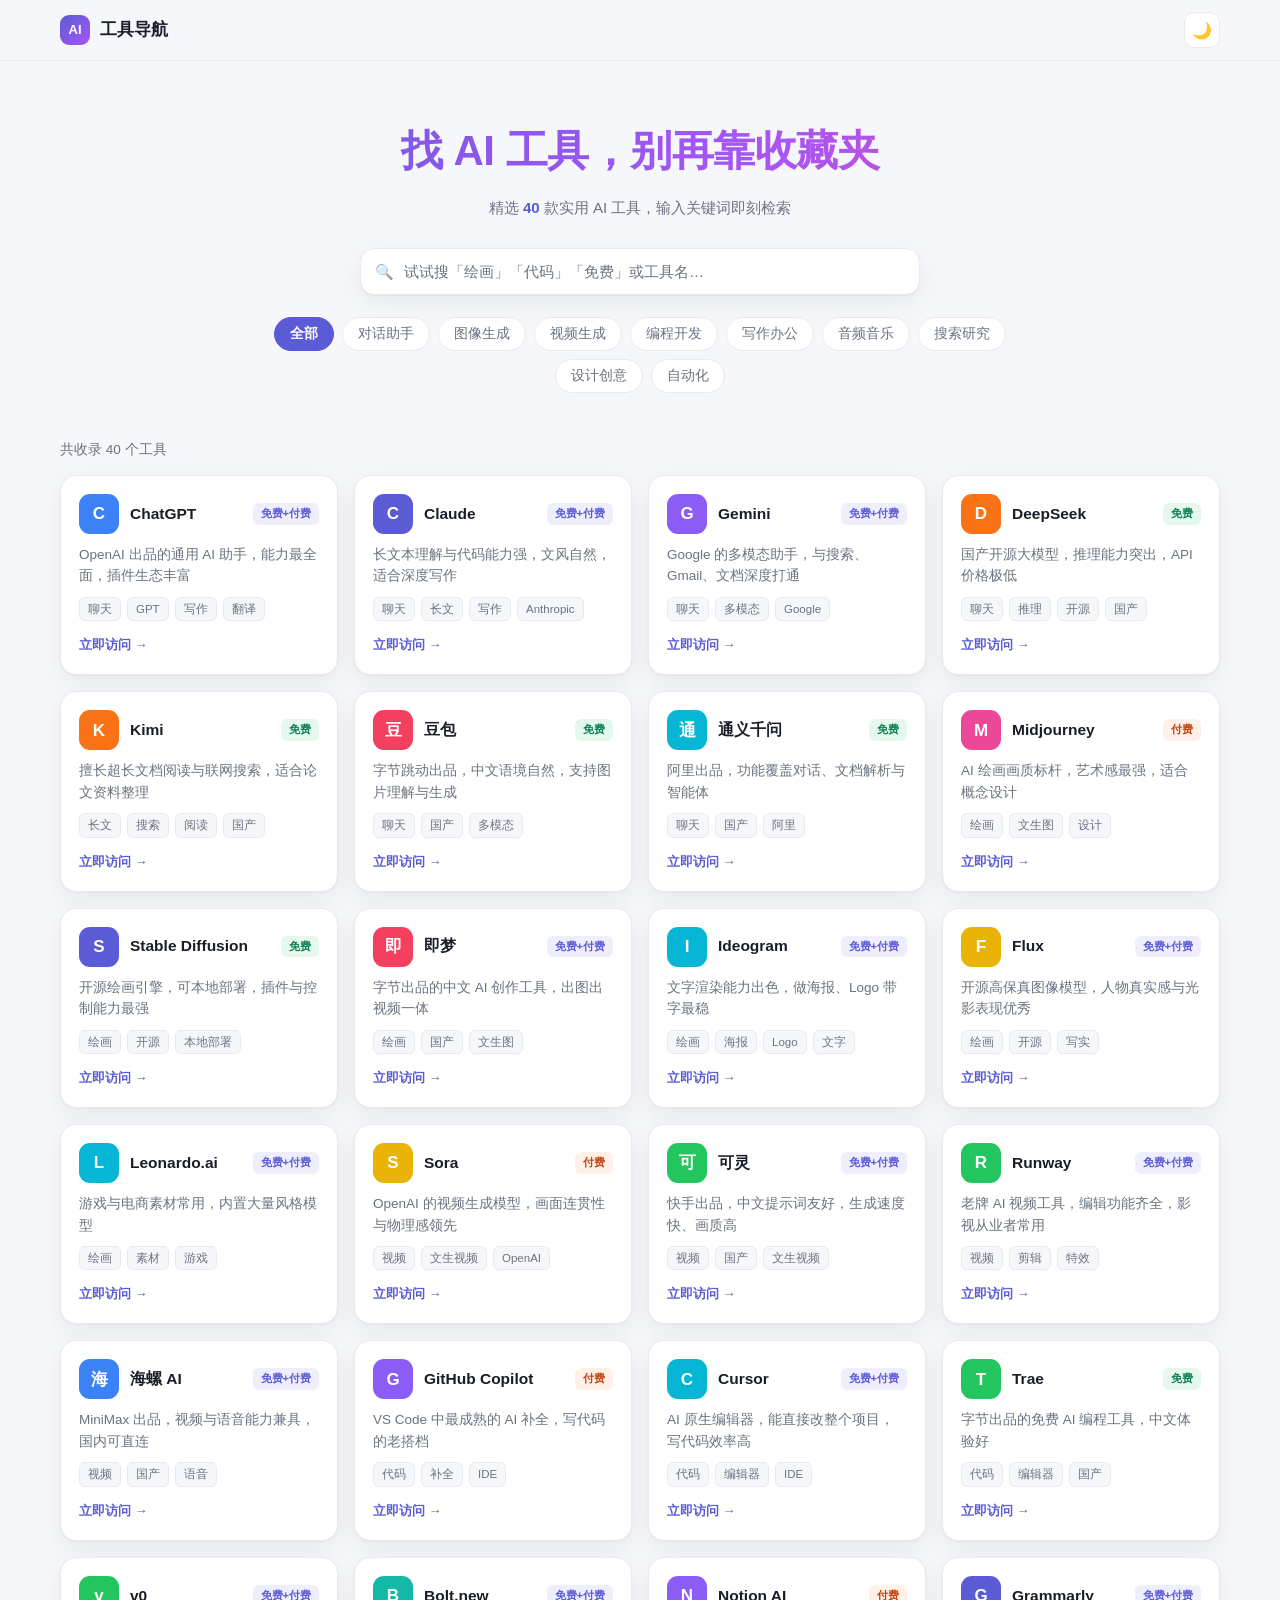
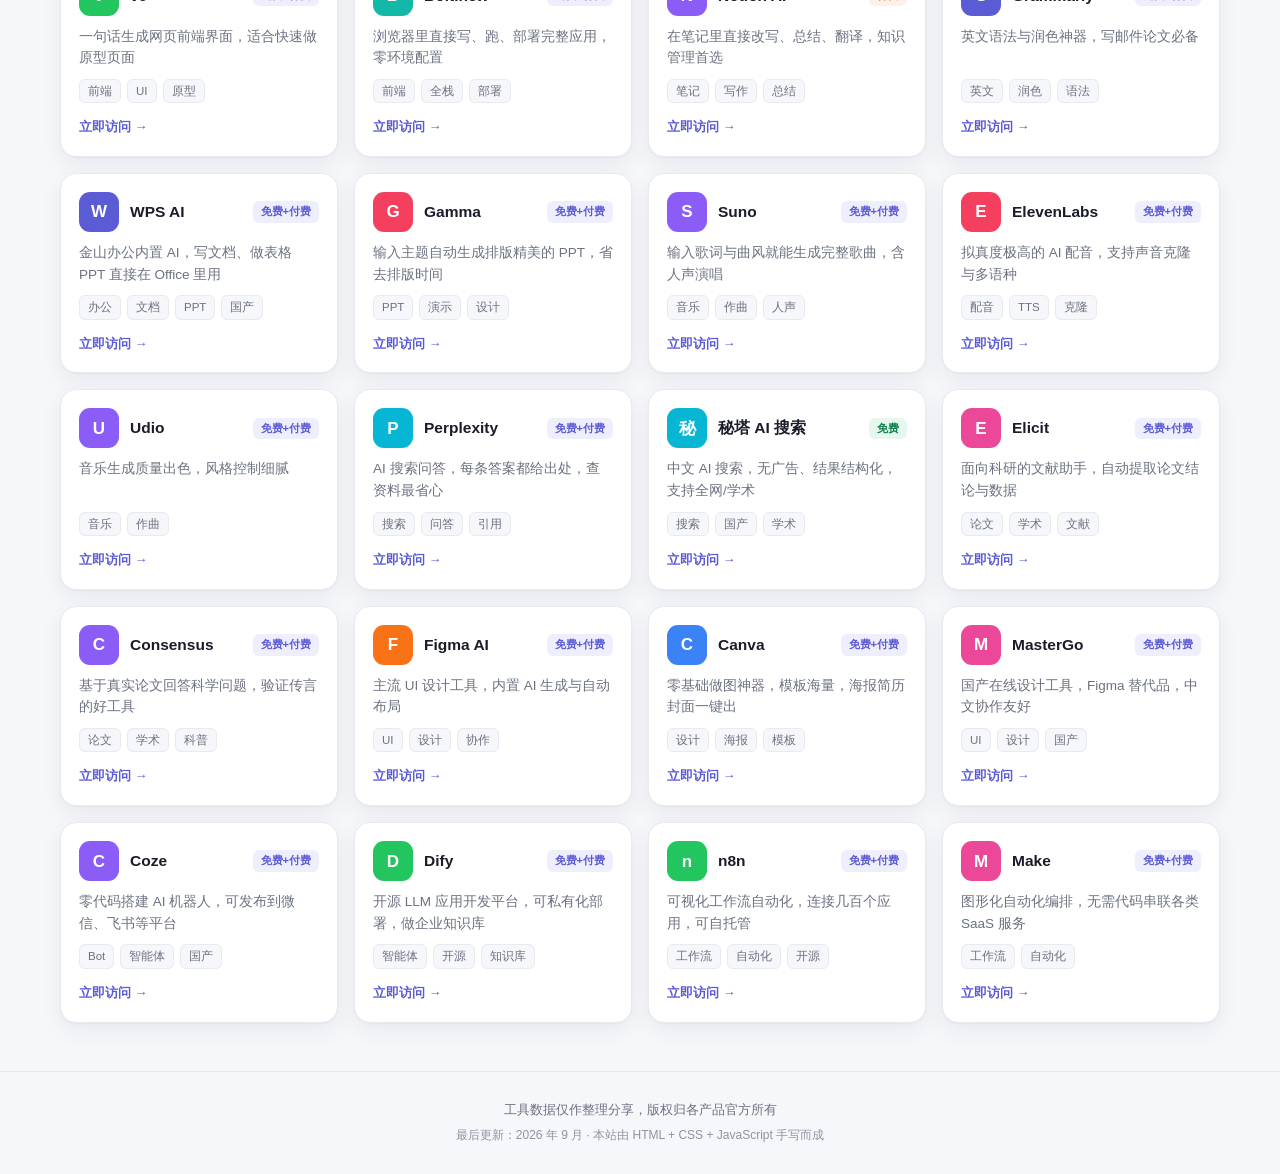
==== index.html @ 9885a2b9 "Add files via upload" ====
<!DOCTYPE html>
<!--
  ============================================================
  index.html —— 网页的「骨架」
  作用：决定页面上有什么内容（标题、搜索框、卡片区……）
  搭配：style.css 负责好不好看，app.js 负责能不能交互
  ⚠️ 注意：文件名必须叫 index.html，网站默认只认这个名字
  ============================================================
-->
<html lang="zh-CN">
<head>
  <meta charset="UTF-8">
  <!-- 这行决定手机端能不能正常缩放，删掉的话手机上字会小到看不清 -->
  <meta name="viewport" content="width=device-width, initial-scale=1.0">
  <!-- 这里的内容会显示在浏览器标签页上，也会被搜索引擎收录，记得改 -->
  <title>AI 工具导航 · 一站找齐好用的 AI</title>
  <meta name="description" content="精选 40+ 款 AI 工具，支持按名称、功能、标签实时检索，覆盖对话、绘图、视频、编程、办公等场景。">
  <link rel="stylesheet" href="style.css">
</head>
<body>

  <!-- ===== 顶部导航 ===== -->
  <header class="topbar">
    <div class="topbar-inner">
      <a class="logo" href="#">
        <span class="logo-mark">AI</span>
        <span class="logo-text">工具导航</span>
      </a>
      <button id="themeBtn" class="theme-btn" title="切换深色/浅色">🌙</button>
    </div>
  </header>

  <!-- ===== 头部大图区域 ===== -->
  <section class="hero">
    <h1 class="hero-title">找 AI 工具，别再靠收藏夹</h1>
    <p class="hero-sub">精选 <b id="totalCount">0</b> 款实用 AI 工具，输入关键词即刻检索</p>

    <!-- 搜索框：核心功能 -->
    <div class="search-box">
      <span class="search-icon">🔍</span>
      <input
        id="searchInput"
        type="text"
        placeholder="试试搜「绘画」「代码」「免费」或工具名…"
        autocomplete="off">
      <button id="clearBtn" class="clear-btn" title="清空">✕</button>
    </div>

    <!-- 分类筛选按钮，由 JS 自动生成 -->
    <div id="categoryBar" class="category-bar"></div>
  </section>

  <!-- ===== 工具卡片区 ===== -->
  <main class="container">
    <div class="result-bar">
      <span id="resultInfo">正在加载…</span>
    </div>

    <!-- 卡片容器，由 app.js 动态填内容 -->
    <div id="grid" class="grid"></div>

    <!-- 搜不到东西时显示的提示，默认隐藏 -->
    <div id="empty" class="empty" hidden>
      <div class="empty-icon">🫥</div>
      <p>没找到相关工具</p>
      <p class="empty-tip">换个关键词试试，或者点「全部」看看所有工具</p>
    </div>
  </main>

  <!-- ===== 页脚 ===== -->
  <footer class="footer">
    <p>工具数据仅作整理分享，版权归各产品官方所有</p>
    <p class="footer-tip">最后更新：2026 年 9 月 · 本站由 HTML + CSS + JavaScript 手写而成</p>
  </footer>

  <!-- 回到顶部按钮 -->
  <button id="topBtn" class="top-btn" hidden>↑</button>

  <!-- 引入 JS：顺序不能反，数据要先用，逻辑后跑 -->
  <script src="tools.js"></script>
  <script src="app.js"></script>
</body>
</html>
---- style.css ----
/* ============================================================
   style.css —— 网页的「外观」
   改颜色、改间距、改圆角都在这个文件里
   最上面 :root 里的变量是全站配色，改一处全站生效
   ============================================================ */

/* ---------- 1. 配色变量（浅色模式） ---------- */
:root {
  --bg:          #f6f7fb;   /* 页面背景 */
  --card:        #ffffff;   /* 卡片背景 */
  --text:        #1a1d29;   /* 主文字 */
  --text-soft:   #6b7280;   /* 次要文字 */
  --border:      #e8eaf0;   /* 边框 */
  --brand:       #5b5bd6;   /* 主题色 */
  --brand-soft:  #eeeefc;   /* 主题色浅底 */
  --shadow:      0 1px 2px rgba(16,24,40,.04), 0 8px 24px rgba(16,24,40,.06);
  --shadow-hover:0 4px 8px rgba(16,24,40,.06), 0 16px 40px rgba(16,24,40,.10);
  --mark-bg:     #fff3a3;   /* 搜索高亮底色 */
}

/* ---------- 2. 深色模式：body 带上 .dark 就自动切换 ---------- */
body.dark {
  --bg:          #0f1117;
  --card:        #171a23;
  --text:        #e8eaf0;
  --text-soft:   #9aa1b1;
  --border:      #262a36;
  --brand:       #8b8bff;
  --brand-soft:  #1e2033;
  --shadow:      0 1px 2px rgba(0,0,0,.3), 0 8px 24px rgba(0,0,0,.25);
  --shadow-hover:0 4px 8px rgba(0,0,0,.35), 0 16px 40px rgba(0,0,0,.4);
  --mark-bg:     #5a4b00;
}

/* ---------- 3. 全局基础样式 ---------- */
* { box-sizing: border-box; margin: 0; padding: 0; }

body {
  font-family: -apple-system, BlinkMacSystemFont, "Segoe UI", "PingFang SC",
               "Hiragino Sans GB", "Microsoft YaHei", sans-serif;
  background: var(--bg);
  color: var(--text);
  line-height: 1.6;
  -webkit-font-smoothing: antialiased;
  transition: background .25s, color .25s;
}

a { color: inherit; text-decoration: none; }

.container { max-width: 1200px; margin: 0 auto; padding: 0 20px; }

/* ---------- 4. 顶部导航 ---------- */
.topbar {
  position: sticky; top: 0; z-index: 50;
  background: color-mix(in srgb, var(--bg) 85%, transparent);
  backdrop-filter: blur(12px);
  border-bottom: 1px solid var(--border);
}
.topbar-inner {
  max-width: 1200px; margin: 0 auto; padding: 12px 20px;
  display: flex; align-items: center; justify-content: space-between;
}
.logo { display: flex; align-items: center; gap: 10px; font-weight: 700; font-size: 17px; }
.logo-mark {
  width: 30px; height: 30px; border-radius: 9px;
  background: linear-gradient(135deg, var(--brand), #a855f7);
  color: #fff; display: grid; place-items: center; font-size: 13px; font-weight: 800;
}
.theme-btn {
  width: 36px; height: 36px; border-radius: 10px; cursor: pointer;
  border: 1px solid var(--border); background: var(--card);
  font-size: 16px; transition: transform .2s;
}
.theme-btn:hover { transform: scale(1.08); }

/* ---------- 5. 头部区域 ---------- */
.hero { text-align: center; padding: 56px 20px 28px; }
.hero-title {
  font-size: clamp(26px, 5vw, 42px);   /* 字号随屏幕自适应 */
  font-weight: 800; letter-spacing: -.5px; margin-bottom: 12px;
  background: linear-gradient(120deg, var(--brand), #a855f7 60%, #ec4899);
  -webkit-background-clip: text; background-clip: text; color: transparent;
}
.hero-sub { color: var(--text-soft); font-size: 15px; margin-bottom: 28px; }
.hero-sub b { color: var(--brand); }

/* 搜索框 */
.search-box {
  position: relative; max-width: 560px; margin: 0 auto 22px;
  display: flex; align-items: center;
  background: var(--card); border: 1.5px solid var(--border);
  border-radius: 14px; padding: 0 14px;
  box-shadow: var(--shadow); transition: border-color .2s, box-shadow .2s;
}
.search-box:focus-within {
  border-color: var(--brand);
  box-shadow: 0 0 0 4px var(--brand-soft);
}
.search-icon { font-size: 15px; opacity: .6; }
.search-box input {
  flex: 1; border: none; outline: none; background: transparent;
  padding: 14px 10px; font-size: 15px; color: var(--text);
}
.search-box input::placeholder { color: var(--text-soft); }
.clear-btn {
  border: none; background: transparent; cursor: pointer;
  color: var(--text-soft); font-size: 14px; padding: 4px 6px; display: none;
}
.clear-btn.show { display: block; }

/* 分类按钮 */
.category-bar {
  display: flex; flex-wrap: wrap; gap: 8px; justify-content: center;
  max-width: 760px; margin: 0 auto;
}
.chip {
  padding: 7px 15px; border-radius: 999px; cursor: pointer;
  border: 1px solid var(--border); background: var(--card);
  font-size: 13.5px; color: var(--text-soft);
  transition: all .18s;
}
.chip:hover { border-color: var(--brand); color: var(--brand); }
.chip.active {
  background: var(--brand); border-color: var(--brand);
  color: #fff; font-weight: 600;
}

/* ---------- 6. 结果统计条 ---------- */
.result-bar {
  padding: 18px 0 14px; font-size: 13.5px; color: var(--text-soft);
}

/* ---------- 7. 卡片网格 ---------- */
.grid {
  display: grid;
  /* 关键：列宽最小 270px，屏幕越宽自动多排几列，手机自动单列 */
  grid-template-columns: repeat(auto-fill, minmax(270px, 1fr));
  gap: 16px; padding-bottom: 48px;
}

.card {
  background: var(--card); border: 1px solid var(--border);
  border-radius: 16px; padding: 18px;
  display: flex; flex-direction: column; gap: 10px;
  box-shadow: var(--shadow);
  transition: transform .2s, box-shadow .2s, border-color .2s;
}
.card:hover {
  transform: translateY(-4px);
  box-shadow: var(--shadow-hover);
  border-color: var(--brand);
}

.card-head { display: flex; align-items: center; gap: 11px; }
/* 用工具名首字做的彩色图标 */
.avatar {
  width: 40px; height: 40px; border-radius: 11px; flex-shrink: 0;
  display: grid; place-items: center;
  color: #fff; font-weight: 700; font-size: 17px;
}
.card-title { font-size: 15.5px; font-weight: 700; line-height: 1.3; }

/* 免费/付费 小标签 */
.badge {
  font-size: 11px; padding: 2px 8px; border-radius: 6px;
  background: var(--brand-soft); color: var(--brand);
  font-weight: 600; white-space: nowrap;
}
.badge.free  { background: #e6f7ee; color: #0a7f4f; }
body.dark .badge.free { background: #10331f; color: #4ade80; }
.badge.paid  { background: #fff1e8; color: #c2410c; }
body.dark .badge.paid { background: #3a1d0d; color: #fb923c; }

.card-desc {
  font-size: 13.5px; color: var(--text-soft);
  flex: 1;   /* 让描述撑开，卡片底部对齐 */
}

.tags { display: flex; flex-wrap: wrap; gap: 6px; }
.tag {
  font-size: 11.5px; padding: 2px 8px; border-radius: 6px;
  background: var(--bg); color: var(--text-soft);
  border: 1px solid var(--border);
}

.card-link {
  margin-top: 4px; font-size: 13px; font-weight: 600; color: var(--brand);
  display: inline-flex; align-items: center; gap: 4px;
}
.card-link:hover { gap: 8px; }

/* 搜索命中关键词的高亮 */
mark { background: var(--mark-bg); color: inherit; border-radius: 3px; padding: 0 2px; }

/* ---------- 8. 空状态 ---------- */
.empty { text-align: center; padding: 70px 20px; color: var(--text-soft); }
.empty-icon { font-size: 44px; margin-bottom: 12px; }
.empty-tip { font-size: 13px; opacity: .8; margin-top: 6px; }

/* ---------- 9. 页脚 ---------- */
.footer {
  border-top: 1px solid var(--border);
  text-align: center; padding: 28px 20px;
  font-size: 13px; color: var(--text-soft);
}
.footer-tip { margin-top: 6px; font-size: 12px; opacity: .75; }

/* ---------- 10. 回到顶部 ---------- */
.top-btn {
  position: fixed; right: 22px; bottom: 22px;
  width: 42px; height: 42px; border-radius: 12px;
  border: 1px solid var(--border); background: var(--card);
  color: var(--text); font-size: 18px; cursor: pointer;
  box-shadow: var(--shadow); z-index: 40;
}

/* ---------- 11. 手机端适配 ---------- */
@media (max-width: 640px) {
  .hero { padding: 36px 16px 20px; }
  .grid { grid-template-columns: 1fr; }   /* 手机单列显示 */
  .topbar-inner { padding: 10px 16px; }
}
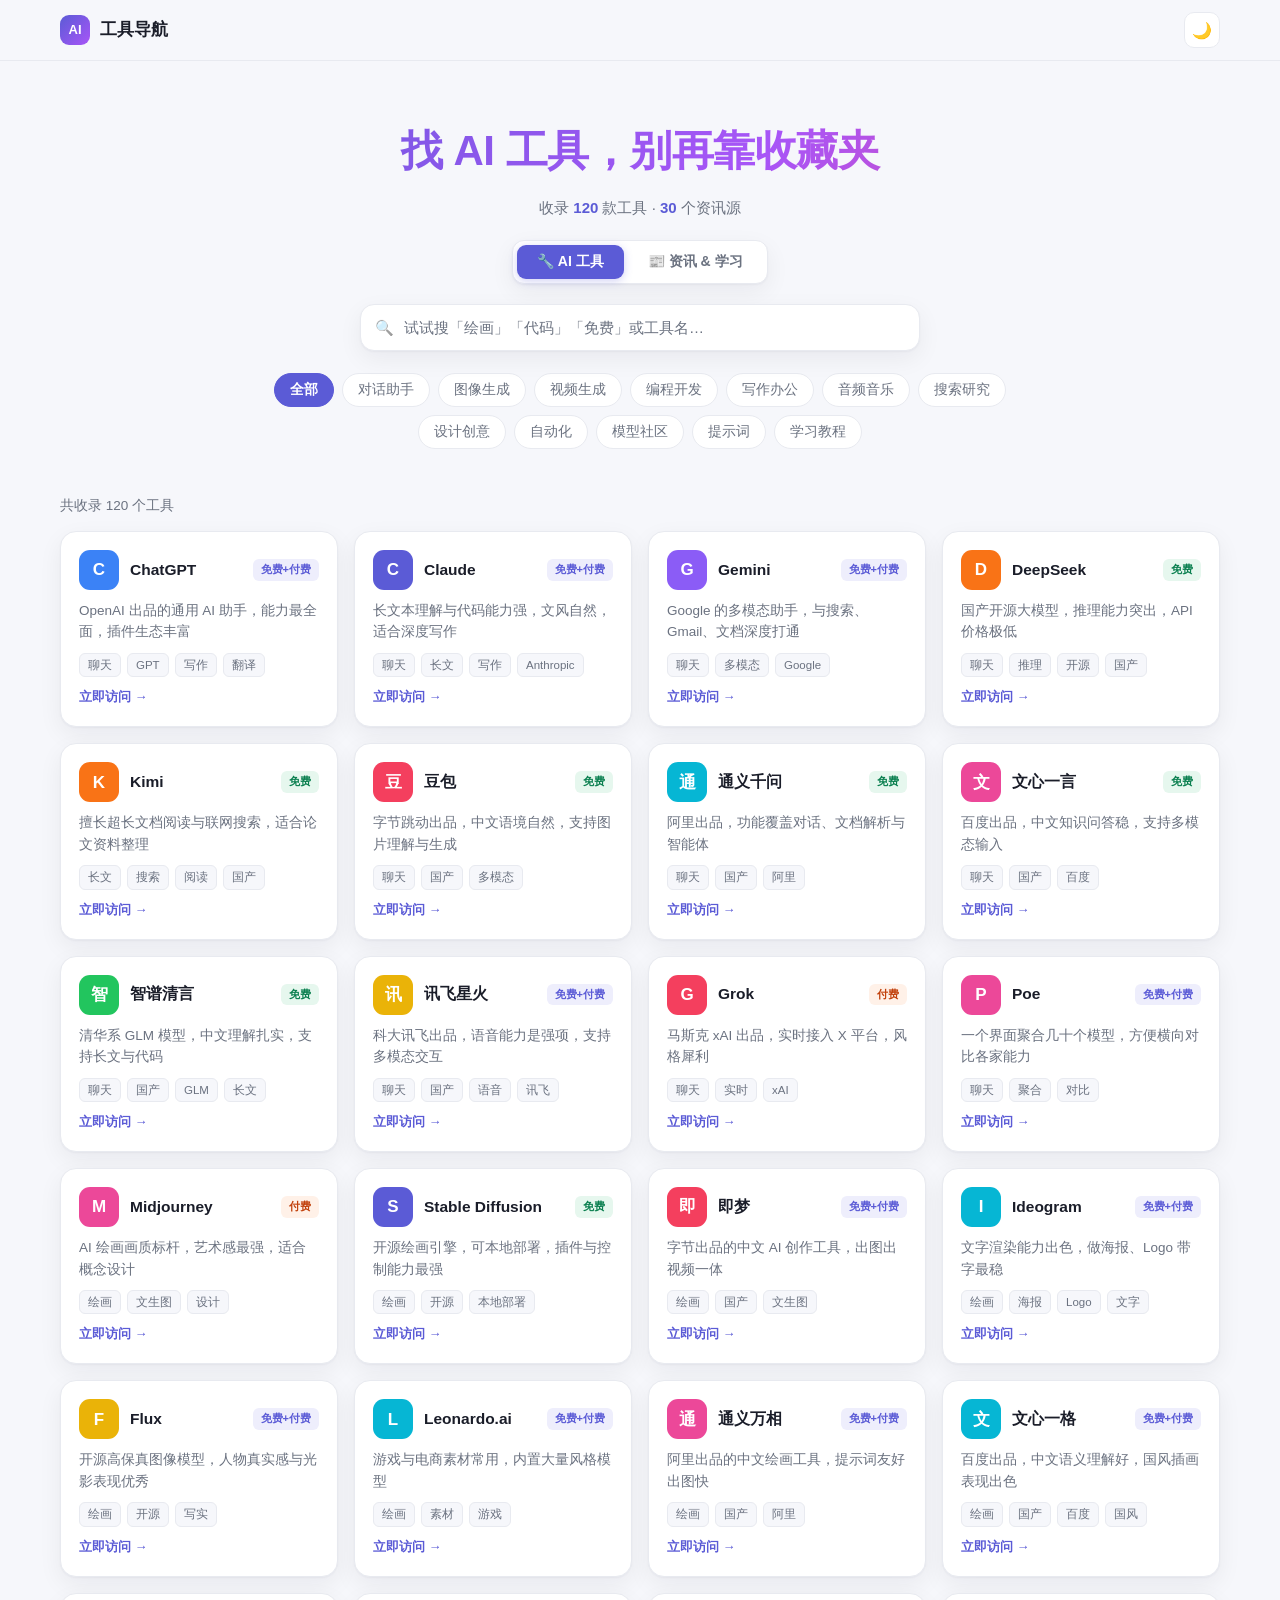
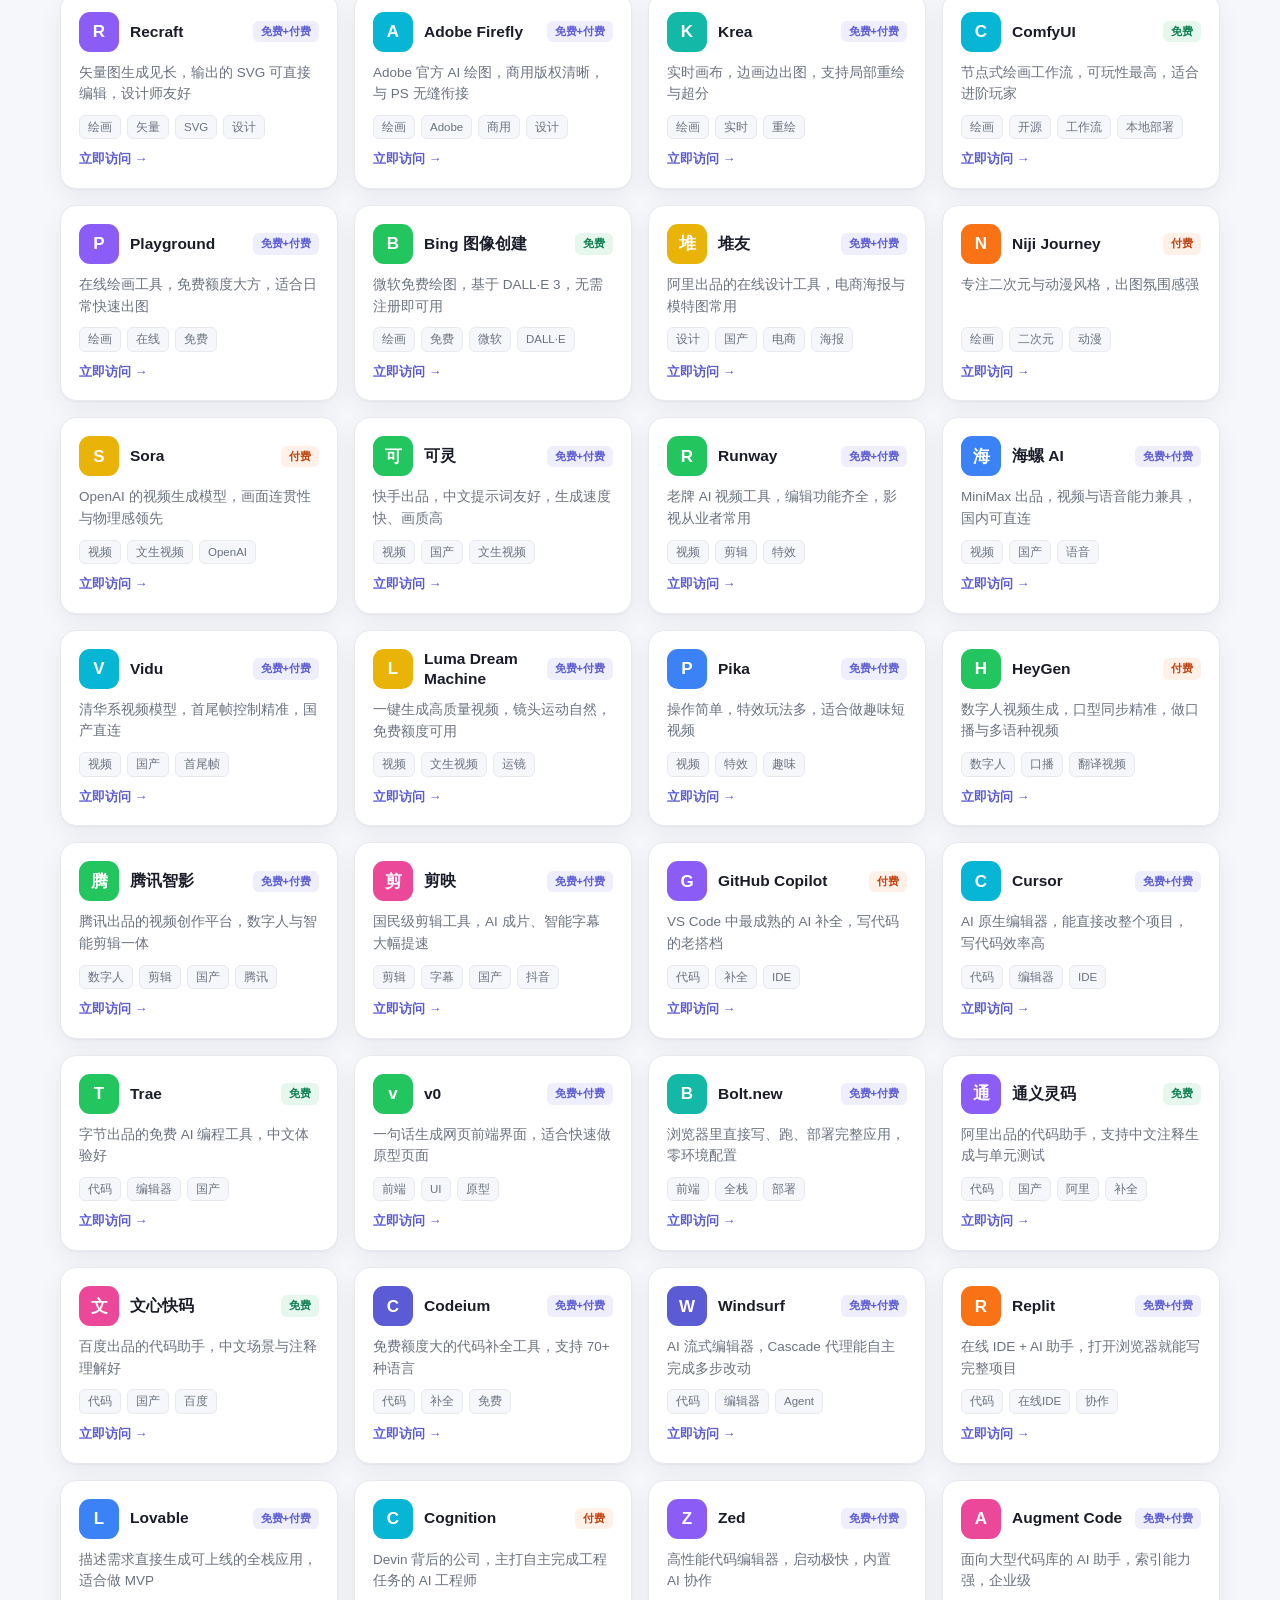
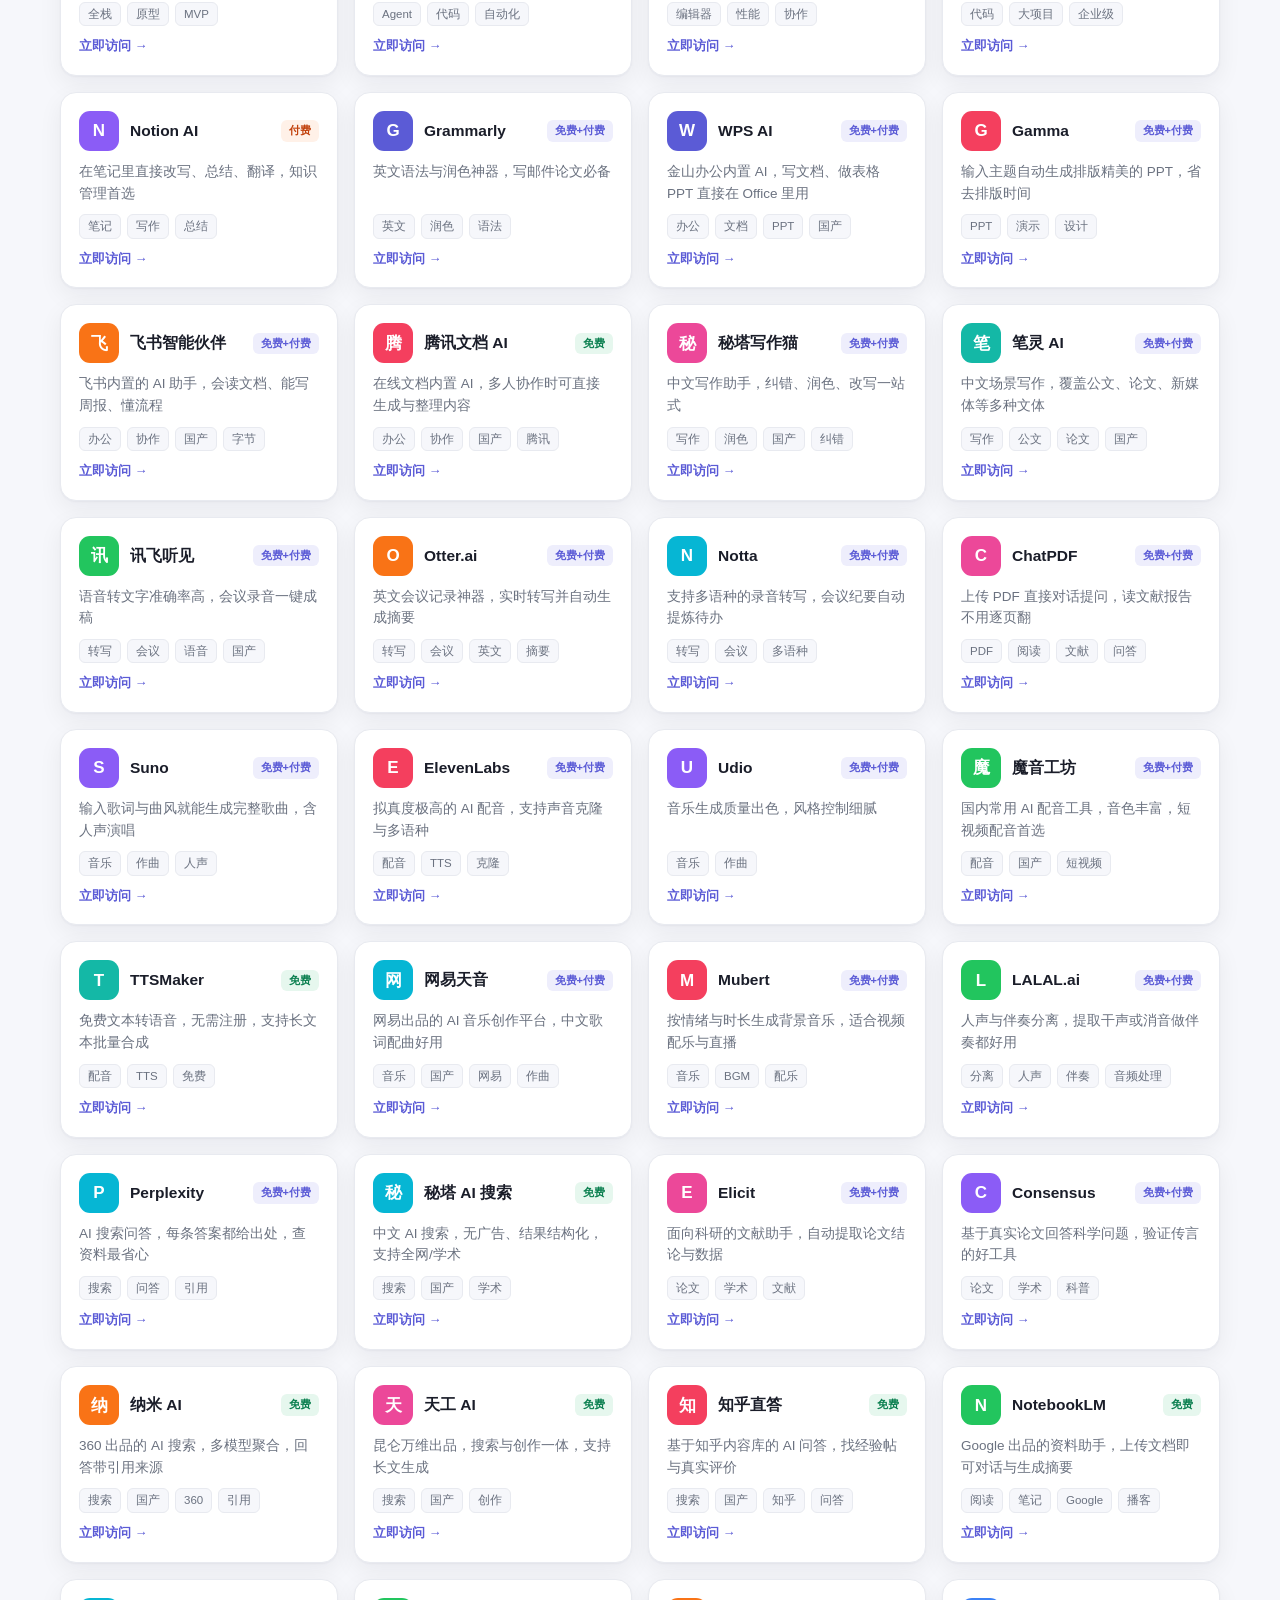
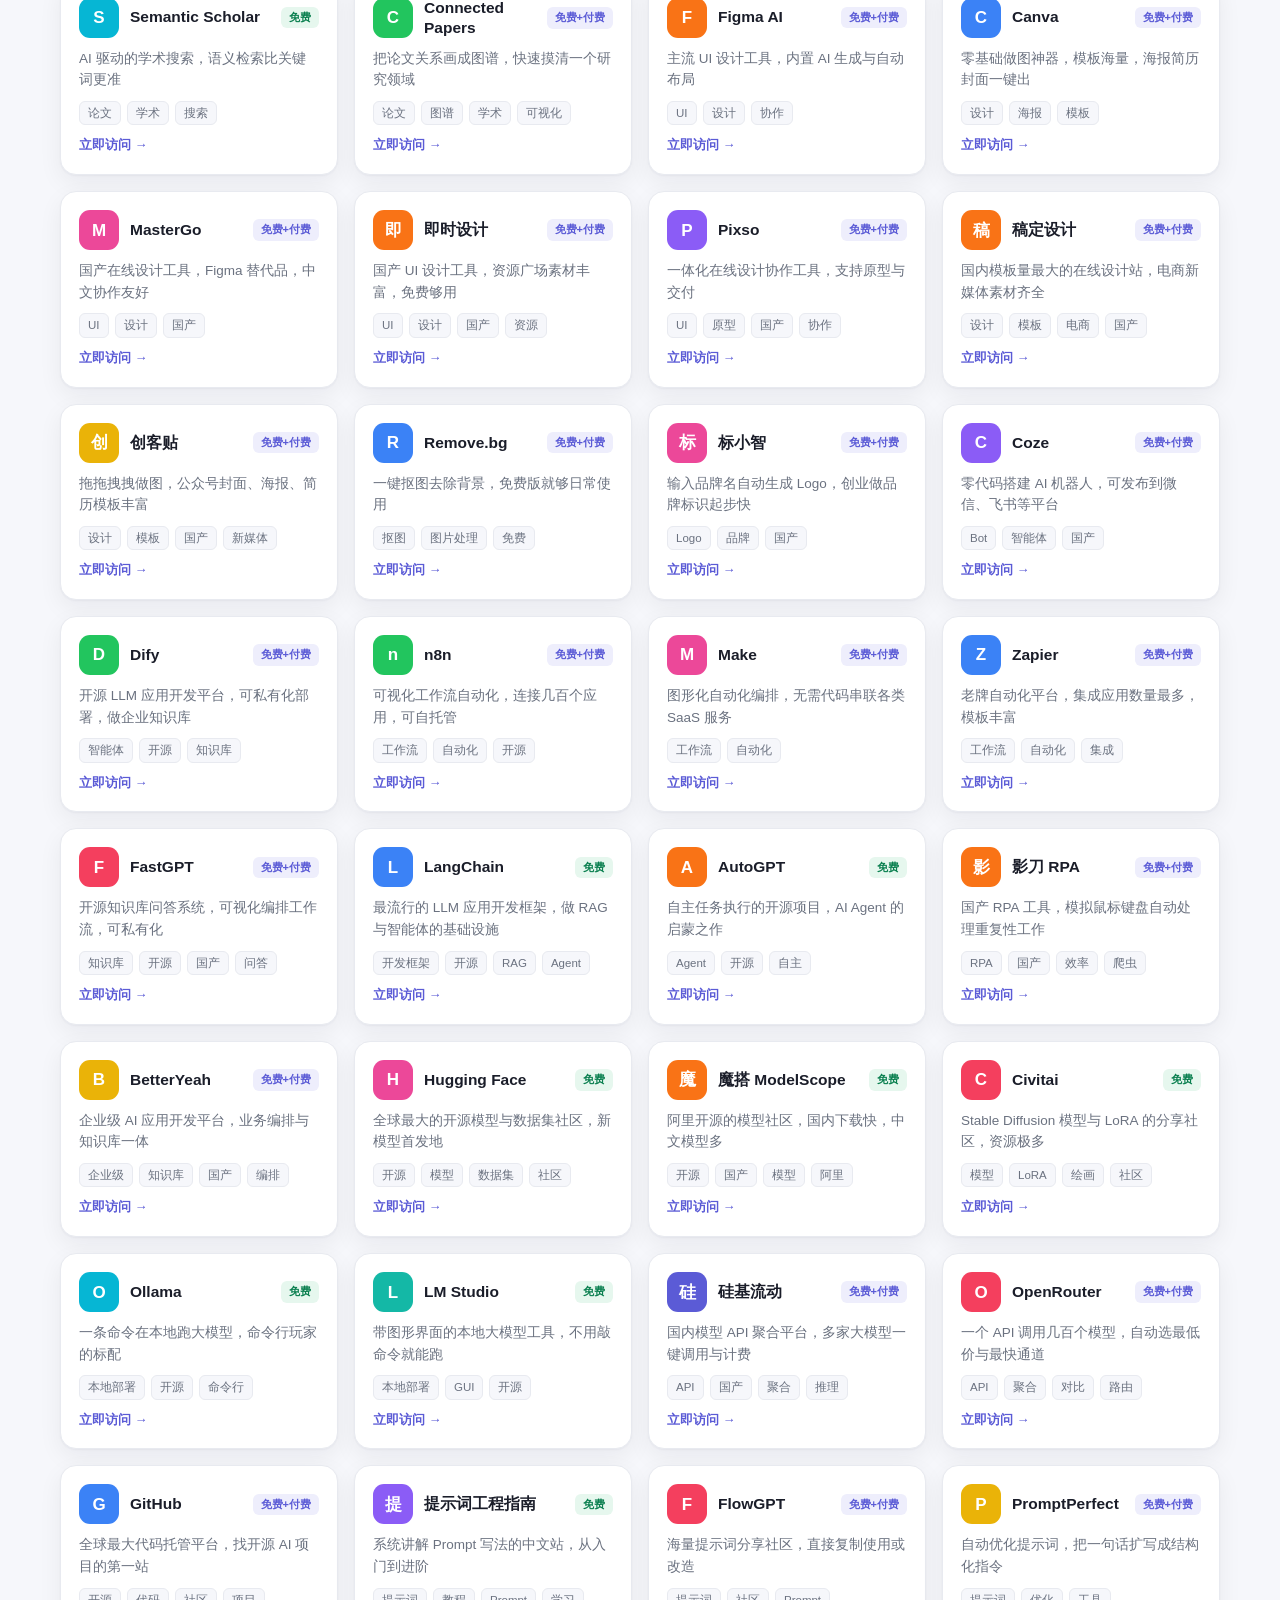
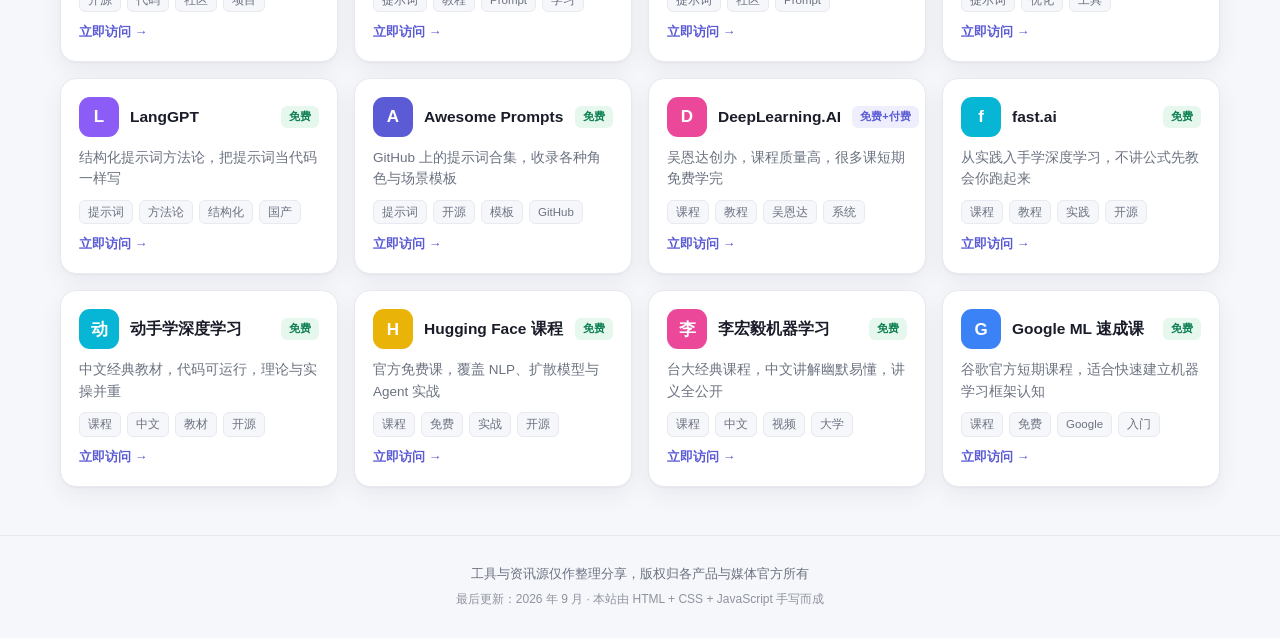
==== commit 638d209a: "Add files via upload" ====
--- a/index.html
+++ b/index.html
@@ -12,9 +12,9 @@
   <meta charset="UTF-8">
   <!-- 这行决定手机端能不能正常缩放，删掉的话手机上字会小到看不清 -->
   <meta name="viewport" content="width=device-width, initial-scale=1.0">
-  <!-- 这里的内容会显示在浏览器标签页上，也会被搜索引擎收录，记得改 -->
-  <title>AI 工具导航 · 一站找齐好用的 AI</title>
-  <meta name="description" content="精选 40+ 款 AI 工具，支持按名称、功能、标签实时检索，覆盖对话、绘图、视频、编程、办公等场景。">
+  <!-- 这里的内容会显示在浏览器标签页上，也会被搜索引擎收录 -->
+  <title>AI 工具导航 · 120 款工具 + 30 个资讯源</title>
+  <meta name="description" content="精选 120 款 AI 工具与 30 个 AI 资讯信息源，支持实时检索，覆盖对话、绘图、视频、编程、办公与学习资源。">
   <link rel="stylesheet" href="style.css">
 </head>
 <body>
@@ -30,10 +30,18 @@
     </div>
   </header>
 
-  <!-- ===== 头部大图区域 ===== -->
+  <!-- ===== 头部区域 ===== -->
   <section class="hero">
     <h1 class="hero-title">找 AI 工具，别再靠收藏夹</h1>
-    <p class="hero-sub">精选 <b id="totalCount">0</b> 款实用 AI 工具，输入关键词即刻检索</p>
+    <p class="hero-sub">
+      收录 <b id="totalTools">0</b> 款工具 · <b id="totalArticles">0</b> 个资讯源
+    </p>
+
+    <!-- 两个板块的切换 Tab -->
+    <div class="tabs">
+      <button class="tab active" data-tab="tools">🔧 AI 工具</button>
+      <button class="tab" data-tab="articles">📰 资讯 & 学习</button>
+    </div>
 
     <!-- 搜索框：核心功能 -->
     <div class="search-box">
@@ -50,26 +58,25 @@
     <div id="categoryBar" class="category-bar"></div>
   </section>
 
-  <!-- ===== 工具卡片区 ===== -->
+  <!-- ===== 卡片区（工具 / 资讯共用） ===== -->
   <main class="container">
     <div class="result-bar">
       <span id="resultInfo">正在加载…</span>
     </div>
 
-    <!-- 卡片容器，由 app.js 动态填内容 -->
     <div id="grid" class="grid"></div>
 
     <!-- 搜不到东西时显示的提示，默认隐藏 -->
     <div id="empty" class="empty" hidden>
       <div class="empty-icon">🫥</div>
-      <p>没找到相关工具</p>
-      <p class="empty-tip">换个关键词试试，或者点「全部」看看所有工具</p>
+      <p>没找到相关内容</p>
+      <p class="empty-tip">换个关键词试试，或者点「全部」看看所有内容</p>
     </div>
   </main>
 
   <!-- ===== 页脚 ===== -->
   <footer class="footer">
-    <p>工具数据仅作整理分享，版权归各产品官方所有</p>
+    <p>工具与资讯源仅作整理分享，版权归各产品与媒体官方所有</p>
     <p class="footer-tip">最后更新：2026 年 9 月 · 本站由 HTML + CSS + JavaScript 手写而成</p>
   </footer>
 
@@ -78,6 +85,7 @@
 
   <!-- 引入 JS：顺序不能反，数据要先用，逻辑后跑 -->
   <script src="tools.js"></script>
+  <script src="articles.js"></script>
   <script src="app.js"></script>
 </body>
 </html>
--- a/style.css
+++ b/style.css
@@ -81,8 +81,25 @@
   background: linear-gradient(120deg, var(--brand), #a855f7 60%, #ec4899);
   -webkit-background-clip: text; background-clip: text; color: transparent;
 }
-.hero-sub { color: var(--text-soft); font-size: 15px; margin-bottom: 28px; }
+.hero-sub { color: var(--text-soft); font-size: 15px; margin-bottom: 20px; }
 .hero-sub b { color: var(--brand); }
+
+/* 板块切换 Tab */
+.tabs {
+  display: inline-flex; gap: 4px; padding: 4px;
+  background: var(--card); border: 1px solid var(--border);
+  border-radius: 12px; box-shadow: var(--shadow); margin-bottom: 20px;
+}
+.tab {
+  padding: 8px 20px; border: none; border-radius: 9px; cursor: pointer;
+  background: transparent; color: var(--text-soft);
+  font-size: 14px; font-weight: 600; transition: all .18s;
+}
+.tab:hover { color: var(--brand); }
+.tab.active {
+  background: var(--brand); color: #fff;
+  box-shadow: 0 2px 8px rgba(91,91,214,.28);
+}
 
 /* 搜索框 */
 .search-box {
@@ -171,6 +188,16 @@
 .badge.paid  { background: #fff1e8; color: #c2410c; }
 body.dark .badge.paid { background: #3a1d0d; color: #fb923c; }
 
+/* 资讯卡片的平台标签：各类型一个颜色 */
+.badge.wx    { background: #e8f7ee; color: #10794a; }
+body.dark .badge.wx { background: #123324; color: #4ade80; }
+.badge.mail  { background: #eef2ff; color: #4338ca; }
+body.dark .badge.mail { background: #1e2445; color: #a5b4fc; }
+.badge.forum { background: #fdf2f8; color: #be185d; }
+body.dark .badge.forum { background: #3b1230; color: #f9a8d4; }
+.badge.site  { background: #fff1e8; color: #c2410c; }
+body.dark .badge.site { background: #3a1d0d; color: #fb923c; }
+
 .card-desc {
   font-size: 13.5px; color: var(--text-soft);
   flex: 1;   /* 让描述撑开，卡片底部对齐 */
@@ -183,8 +210,22 @@
   border: 1px solid var(--border);
 }
 
+/* 更新频率标签，视觉上和其他标签区分开 */
+.tag.freq { background: var(--brand-soft); color: var(--brand); border-color: transparent; font-weight: 600; }
+
+/* 资讯卡片底部：左侧链接，右侧公众号 ID */
+.card-foot {
+  margin-top: 4px; display: flex; align-items: center;
+  justify-content: space-between; gap: 8px;
+}
+.wx-id {
+  font-size: 11px; color: var(--text-soft);
+  background: var(--bg); border: 1px dashed var(--border);
+  border-radius: 6px; padding: 2px 7px; white-space: nowrap;
+}
+
 .card-link {
-  margin-top: 4px; font-size: 13px; font-weight: 600; color: var(--brand);
+  font-size: 13px; font-weight: 600; color: var(--brand);
   display: inline-flex; align-items: center; gap: 4px;
 }
 .card-link:hover { gap: 8px; }
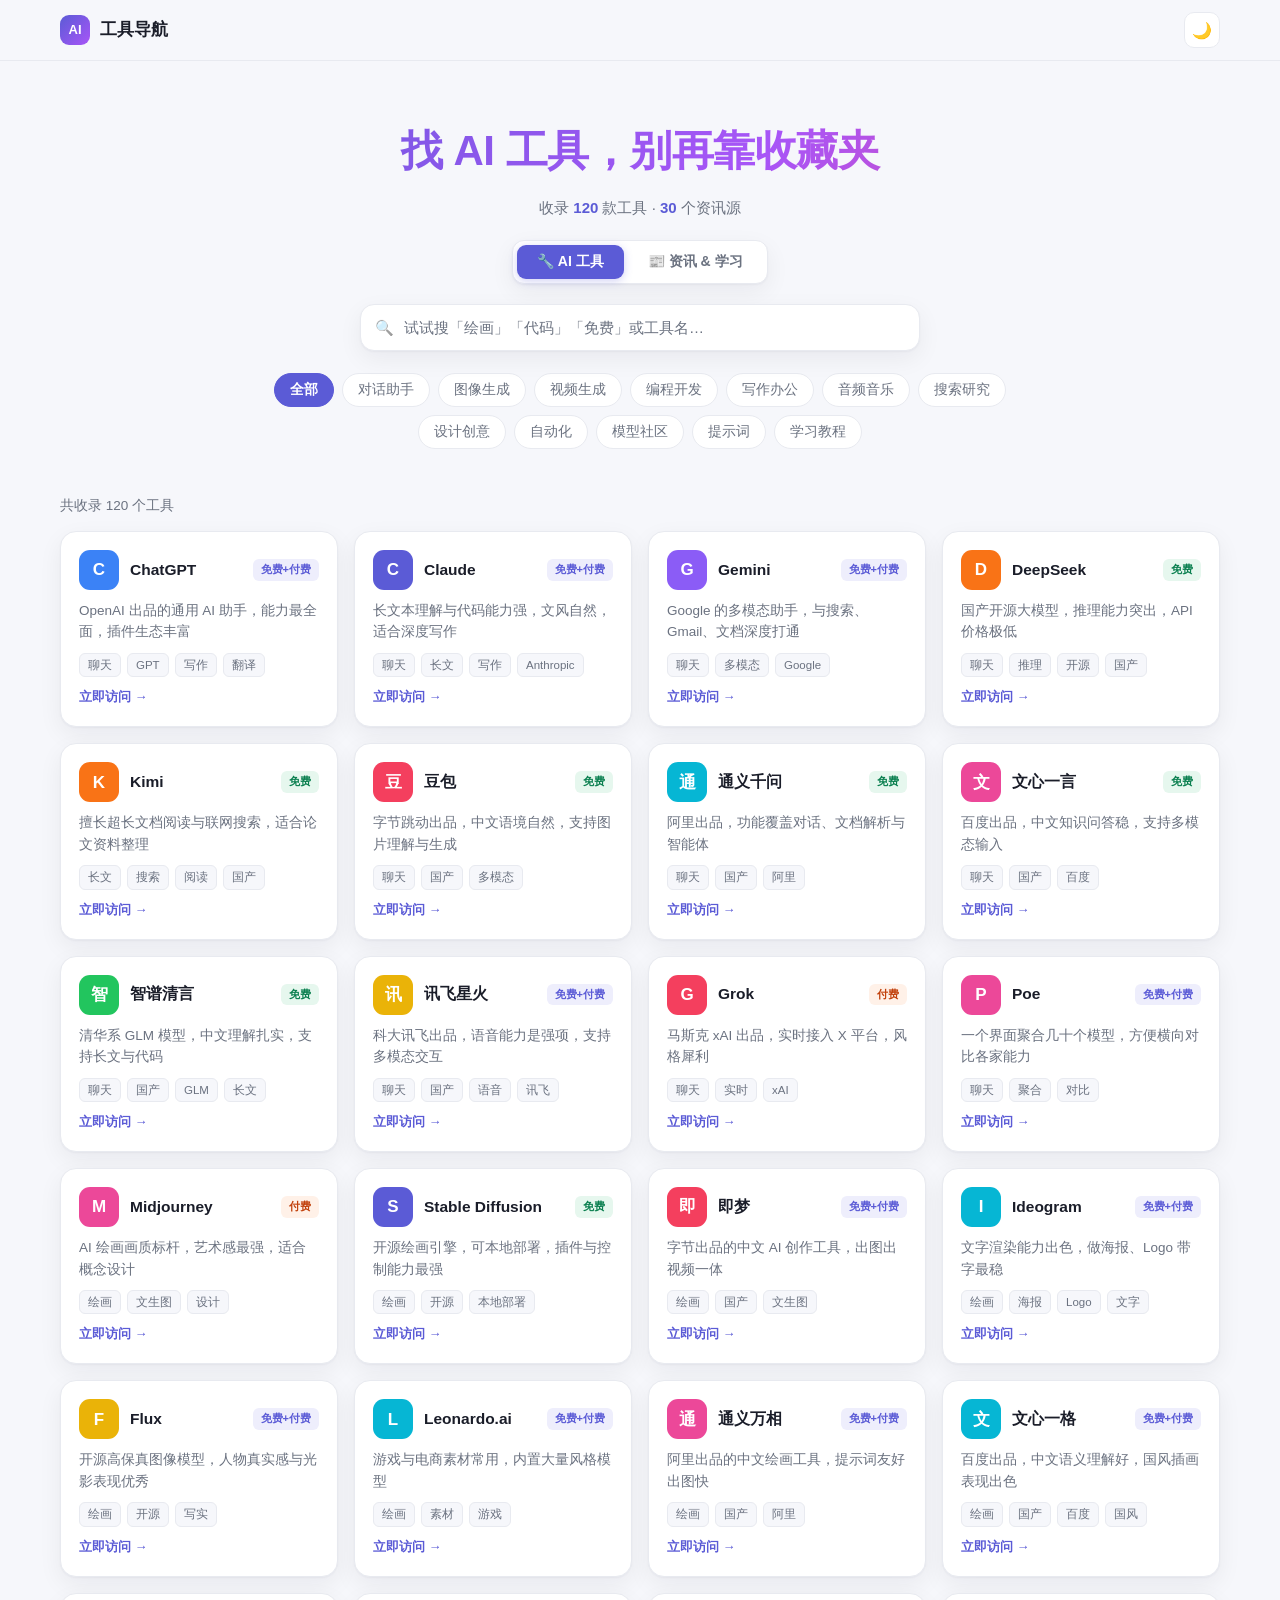
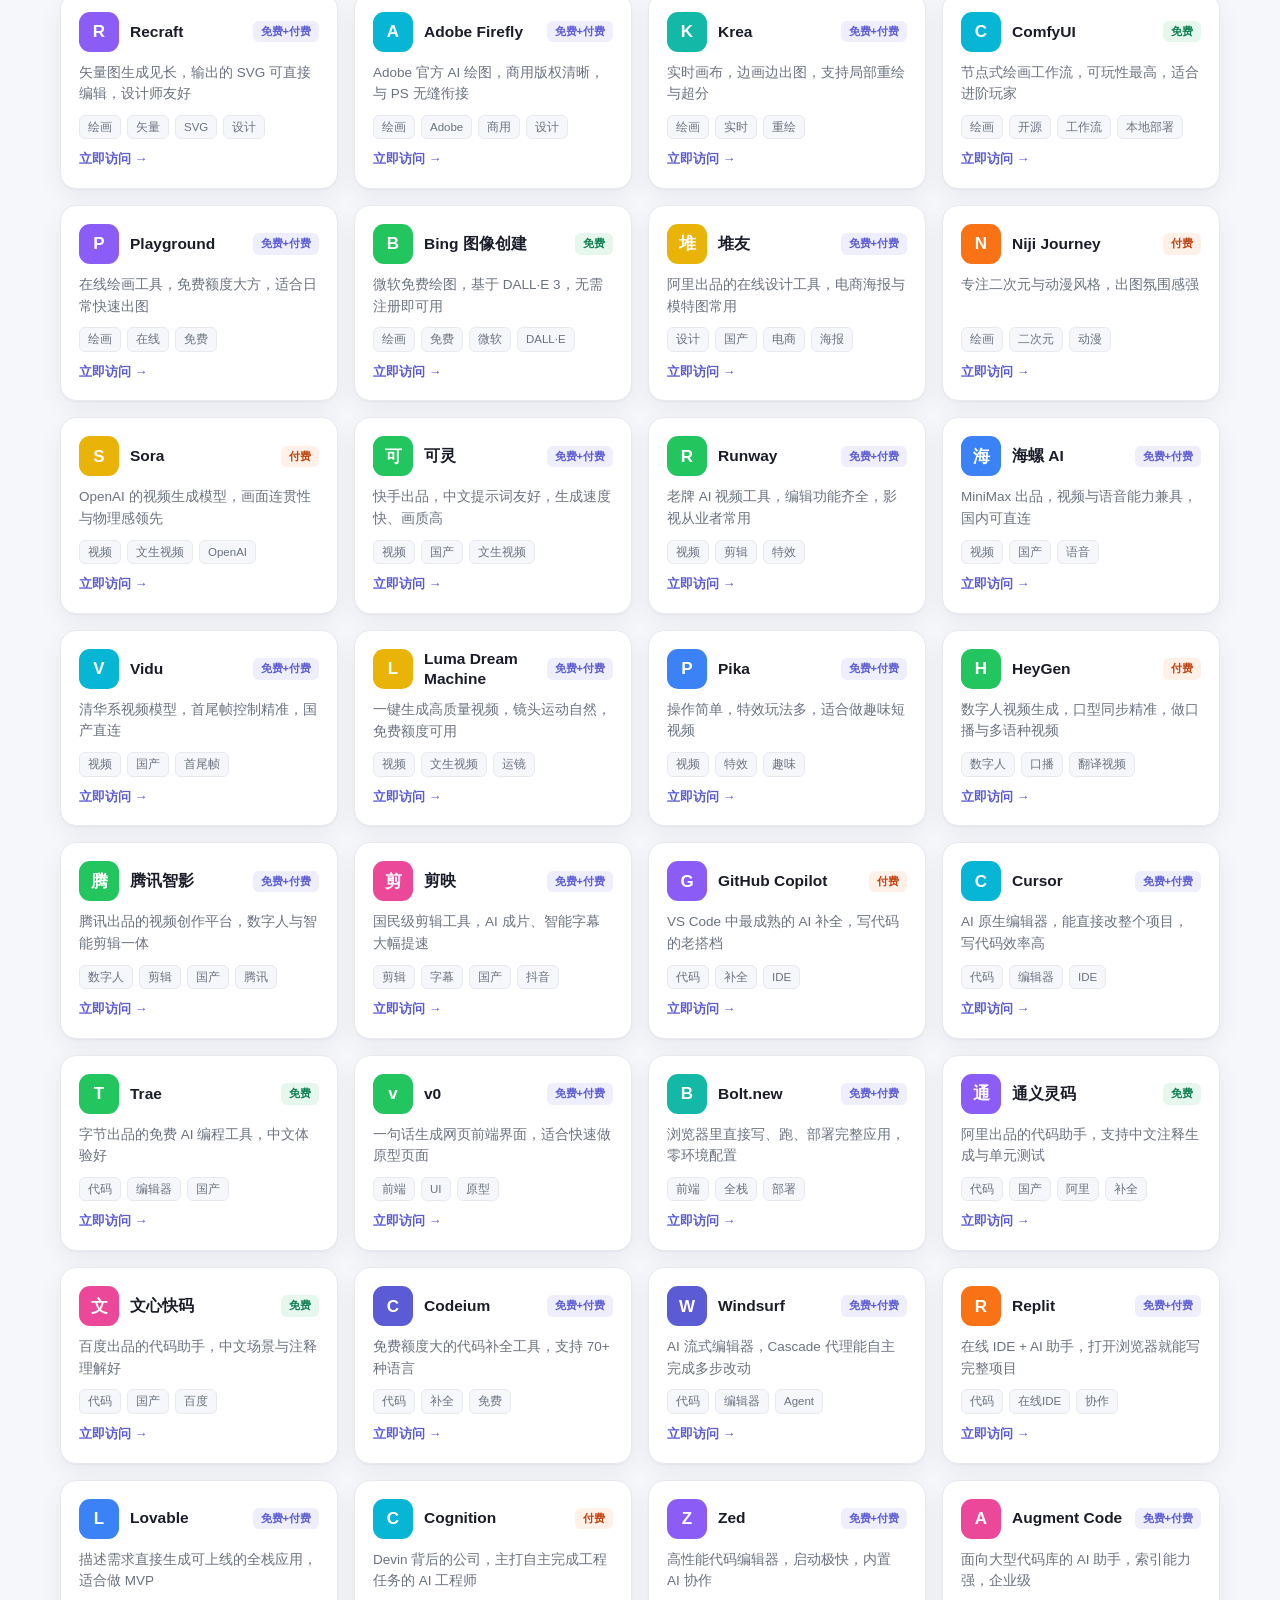
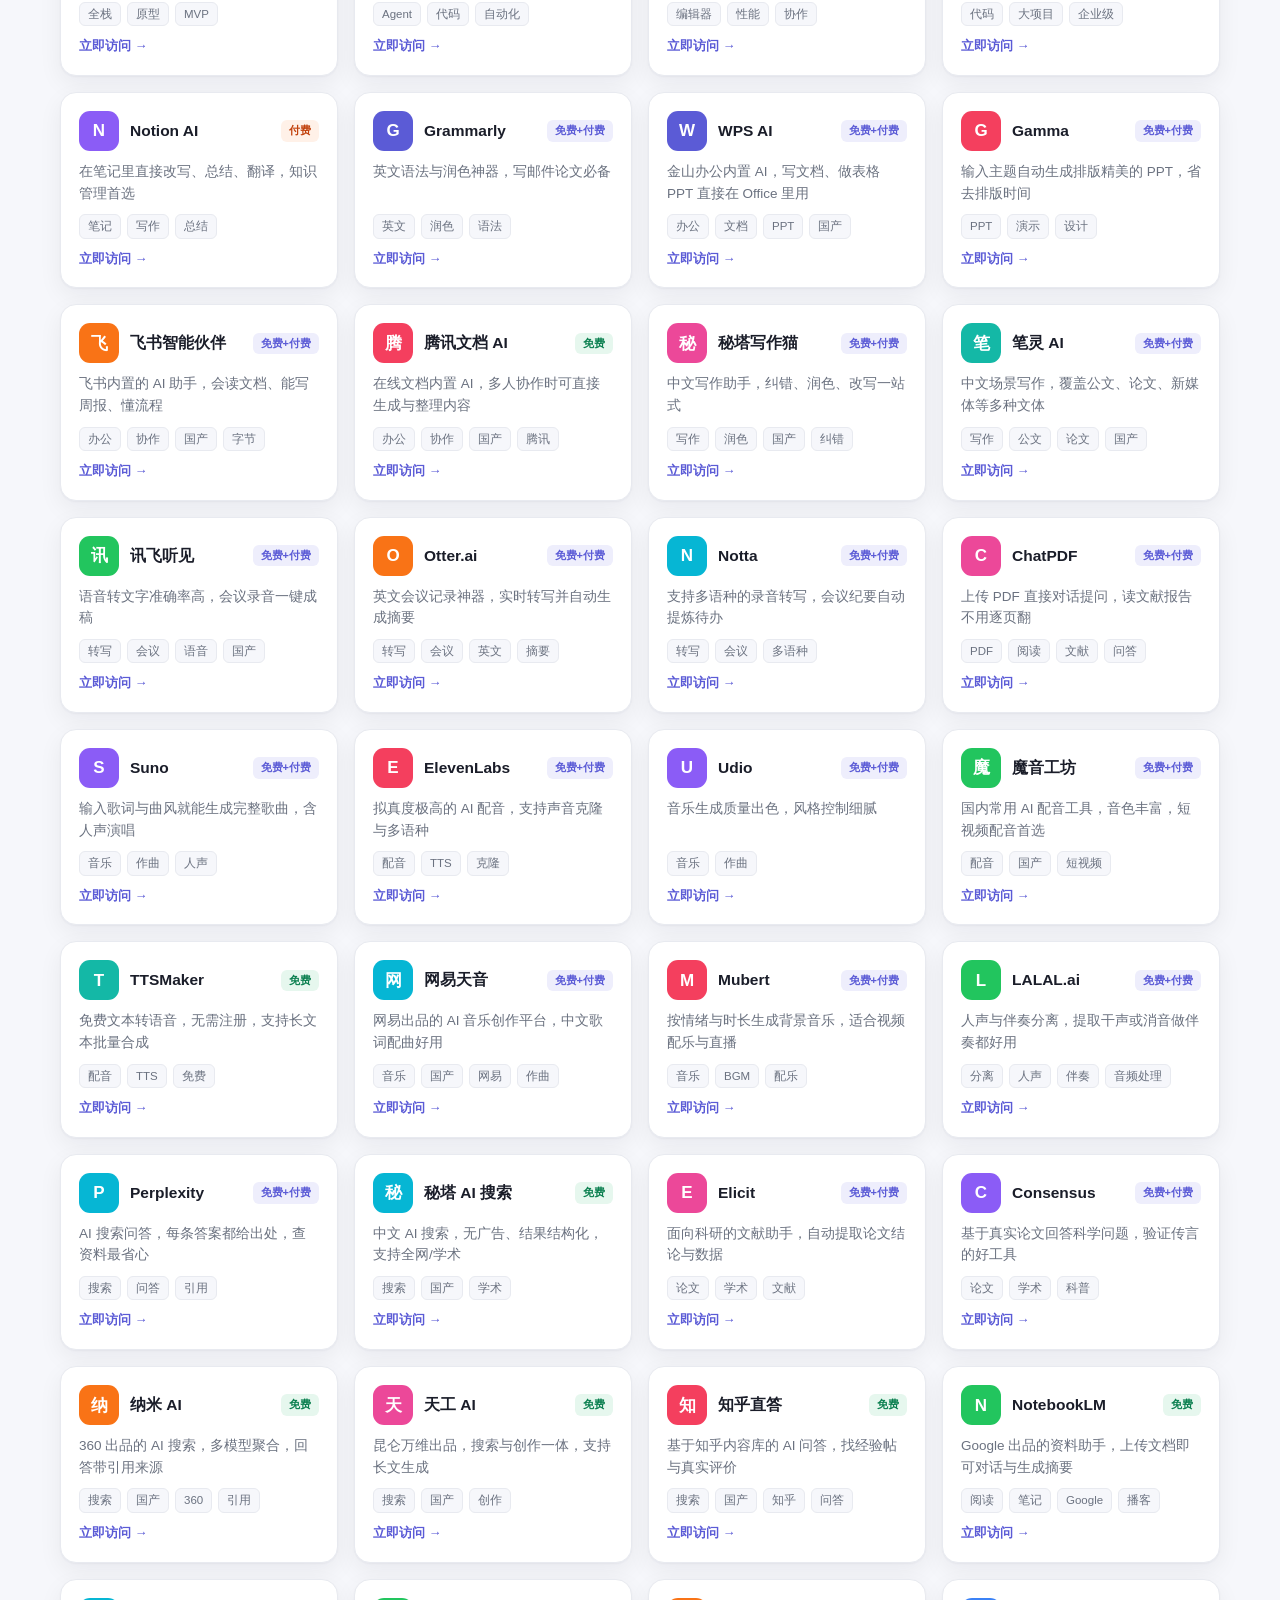
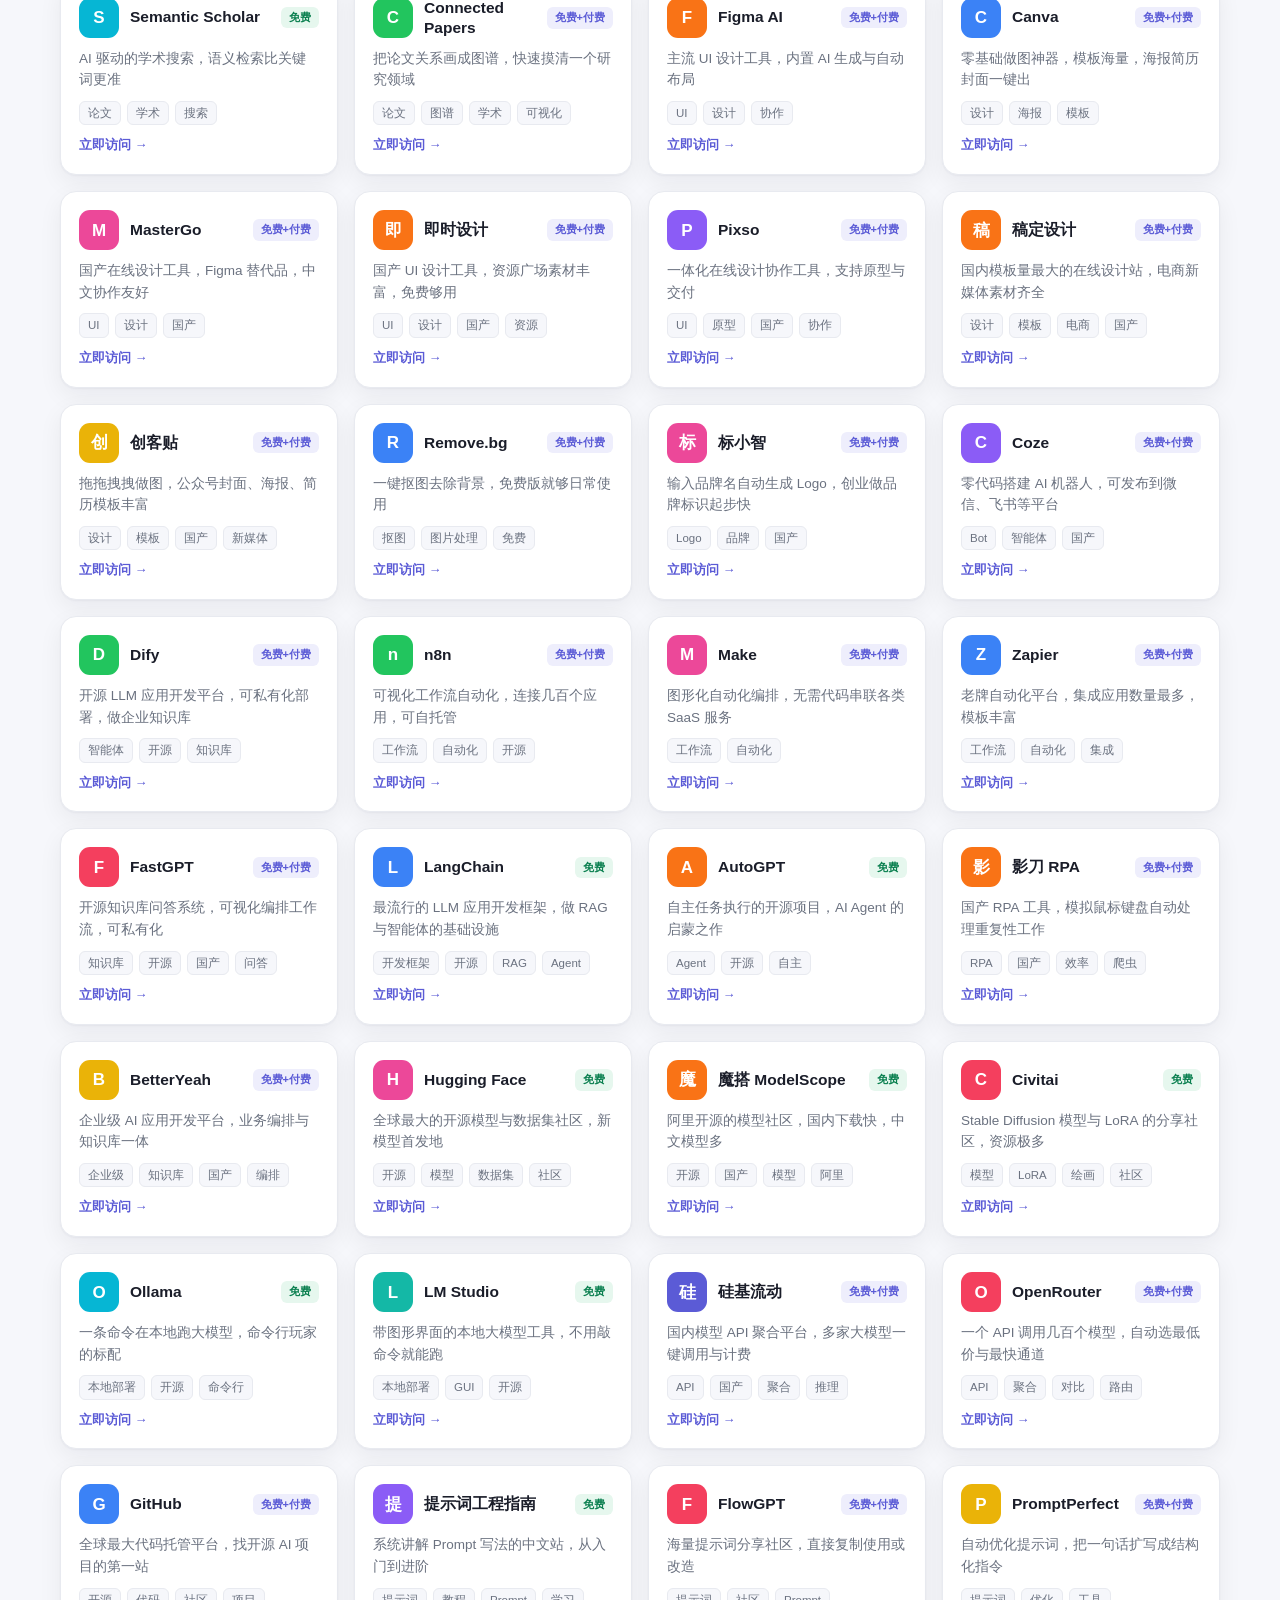
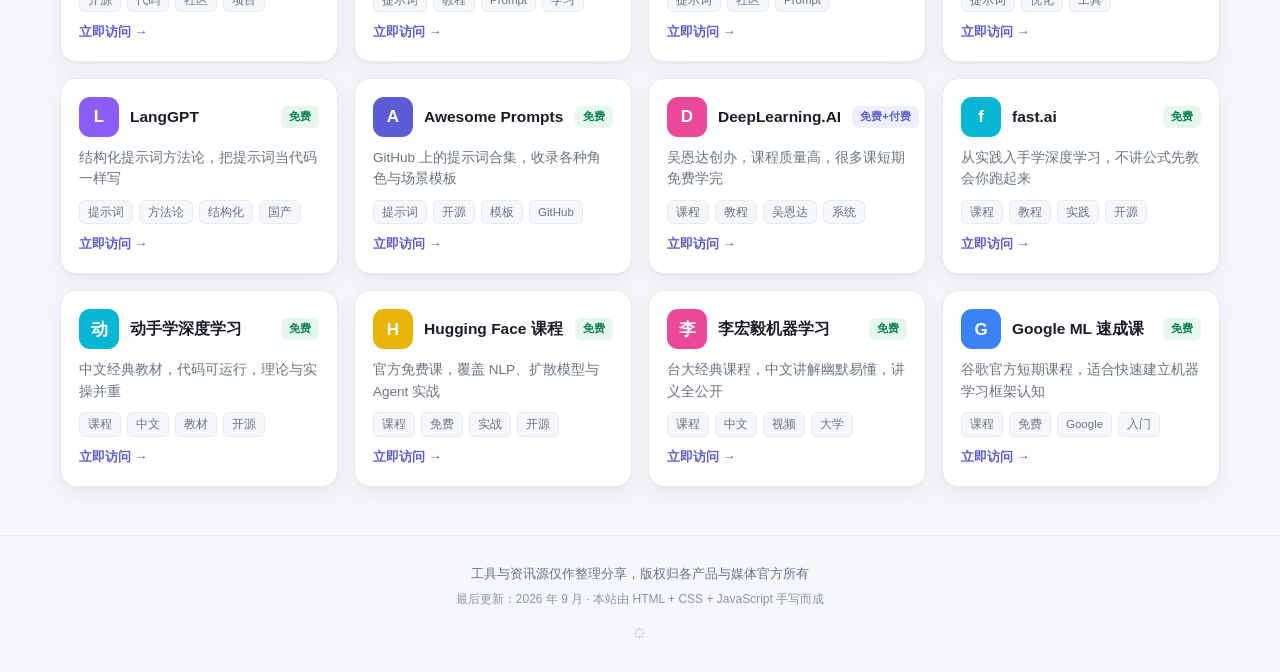
==== commit 9866fe36: "Add files via upload" ====
--- a/index.html
+++ b/index.html
@@ -29,6 +29,12 @@
       <button id="themeBtn" class="theme-btn" title="切换深色/浅色">🌙</button>
     </div>
   </header>
+
+  <!-- 后台改过数据时显示这条提示，默认隐藏 -->
+  <div id="overrideTip" class="override-tip" hidden>
+    <span>⚙️ 当前显示的是<b>本地修改版</b>，只有你自己的浏览器能看到</span>
+    <a href="admin.html">去后台</a>
+  </div>
 
   <!-- ===== 头部区域 ===== -->
   <section class="hero">
@@ -78,6 +84,8 @@
   <footer class="footer">
     <p>工具与资讯源仅作整理分享，版权归各产品与媒体官方所有</p>
     <p class="footer-tip">最后更新：2026 年 9 月 · 本站由 HTML + CSS + JavaScript 手写而成</p>
+    <!-- 后台入口：做成很淡的图标，正常访客基本注意不到 -->
+    <a href="admin.html" class="admin-entry" title="管理">⚙</a>
   </footer>
 
   <!-- 回到顶部按钮 -->
--- a/style.css
+++ b/style.css
@@ -246,6 +246,31 @@
 }
 .footer-tip { margin-top: 6px; font-size: 12px; opacity: .75; }
 
+/* 后台入口：做得很淡，正常访客基本注意不到 */
+.admin-entry {
+  display: inline-block; margin-top: 12px;
+  font-size: 14px; color: var(--text-soft);
+  opacity: .28; transition: opacity .2s, transform .2s;
+}
+.admin-entry:hover { opacity: 1; transform: rotate(45deg); }
+
+/* 用了本地改动时的顶部提示条 */
+.override-tip {
+  position: relative; z-index: 30;
+  display: flex; align-items: center; justify-content: center; gap: 12px;
+  padding: 9px 16px; font-size: 13px;
+  background: var(--brand-soft); border-bottom: 1px solid var(--brand);
+  color: var(--text-soft);
+}
+.override-tip b { color: var(--brand); }
+.override-tip a {
+  color: var(--brand); font-weight: 600;
+  border: 1px solid var(--brand); border-radius: 8px;
+  padding: 2px 10px; font-size: 12.5px;
+}
+.override-tip a:hover { background: var(--brand); color: #fff; }
+.override-tip[hidden] { display: none; }
+
 /* ---------- 10. 回到顶部 ---------- */
 .top-btn {
   position: fixed; right: 22px; bottom: 22px;
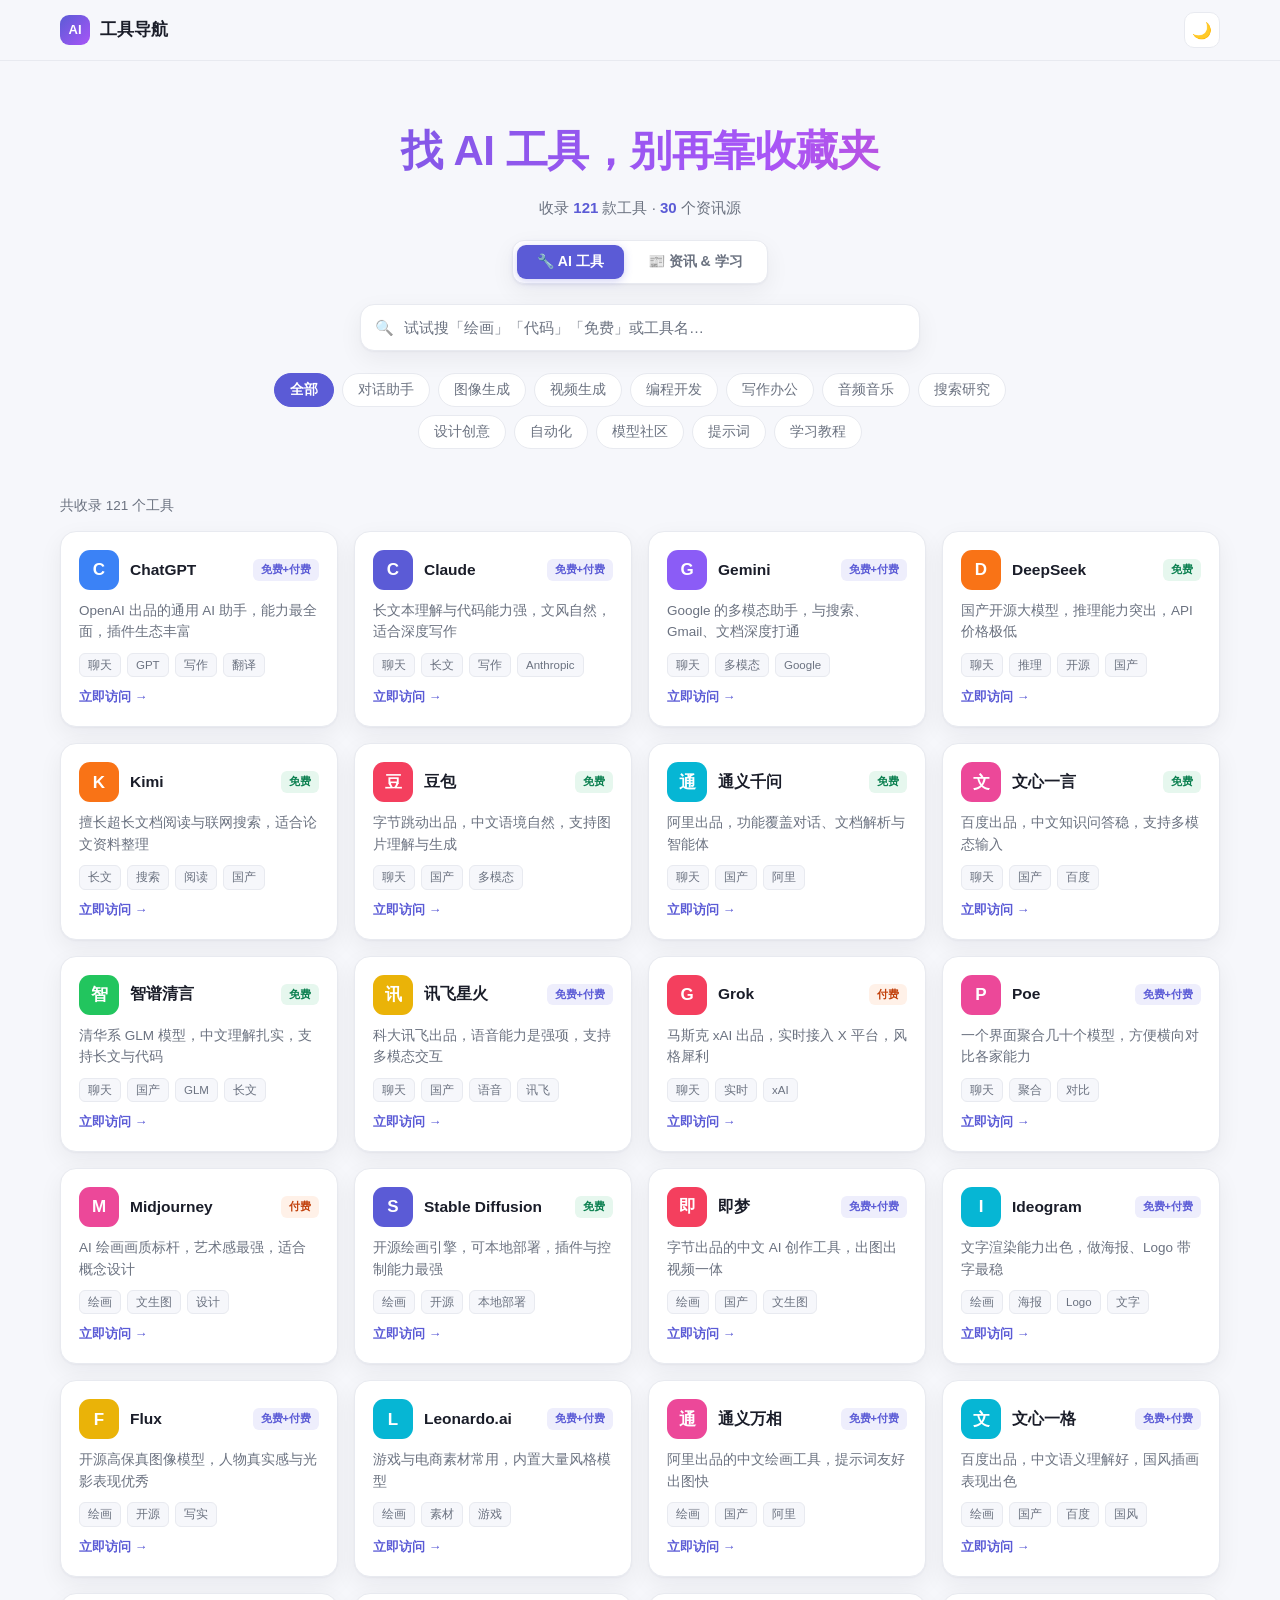
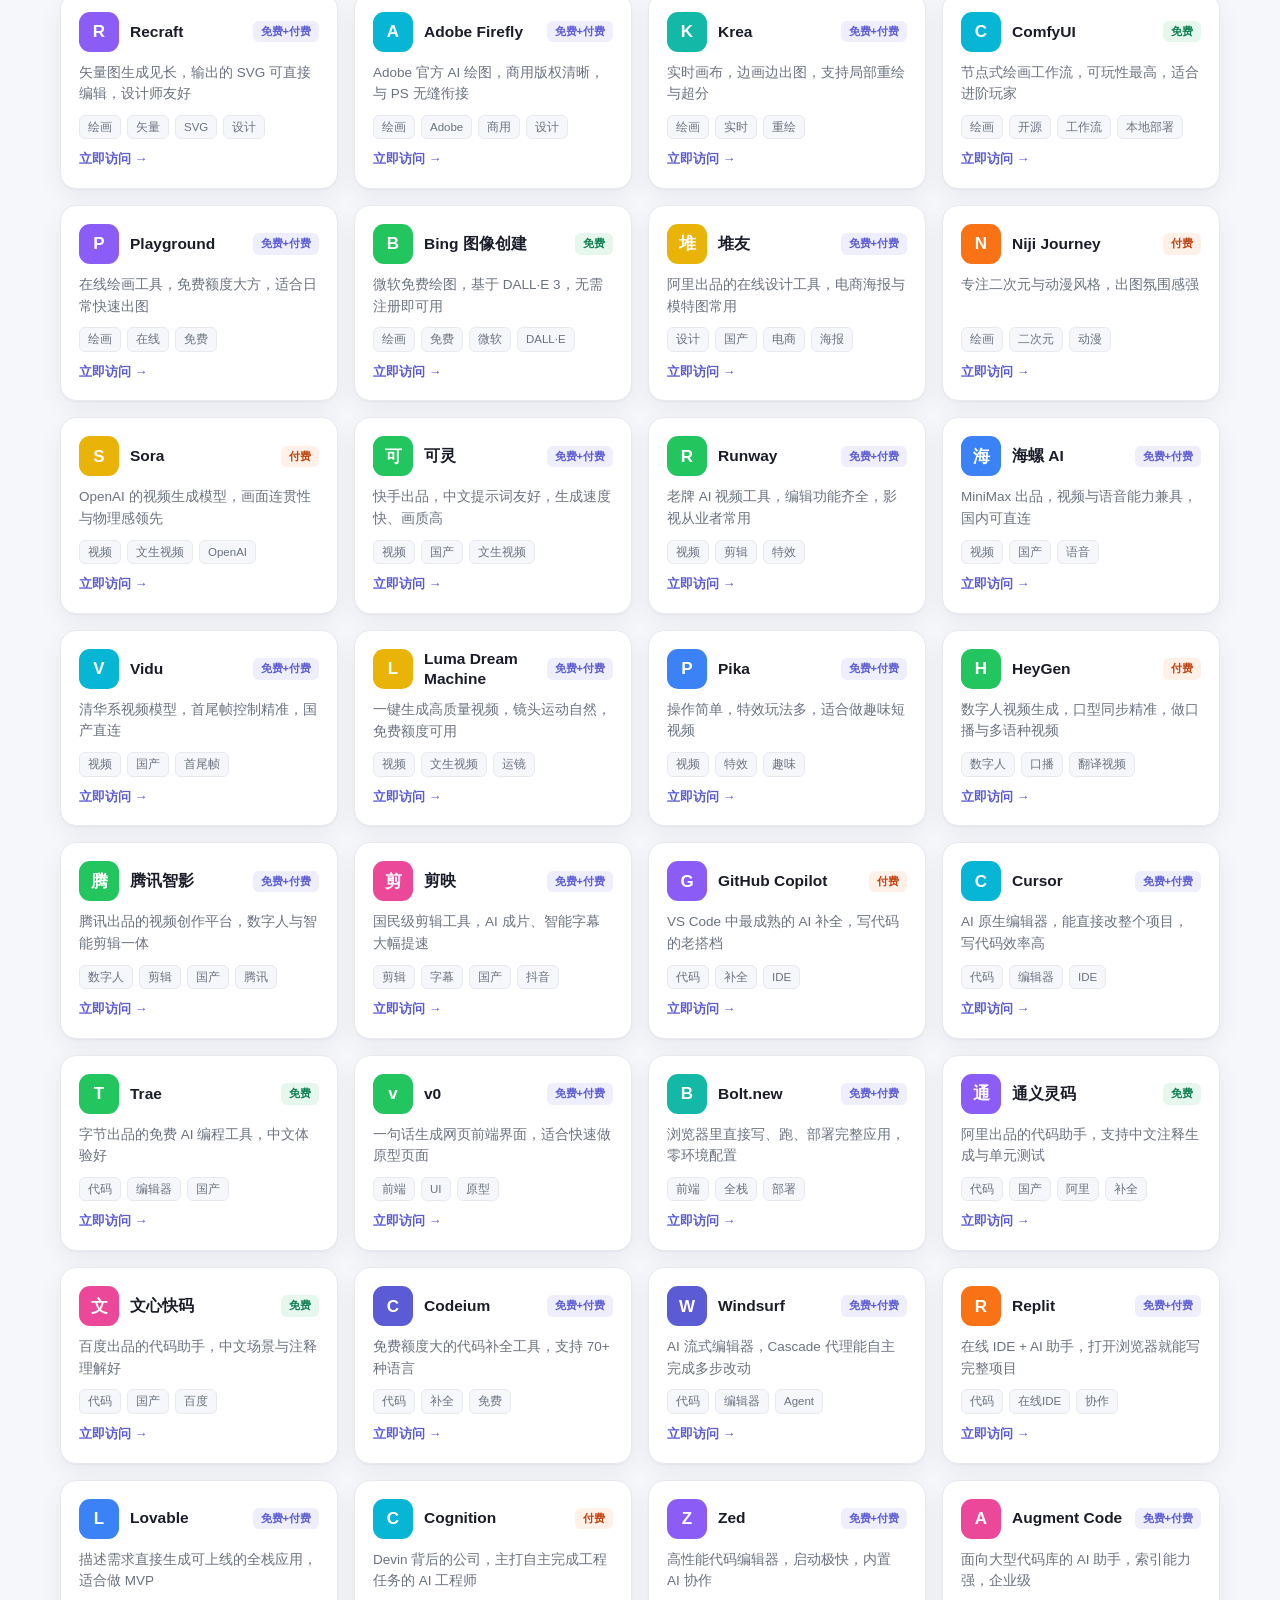
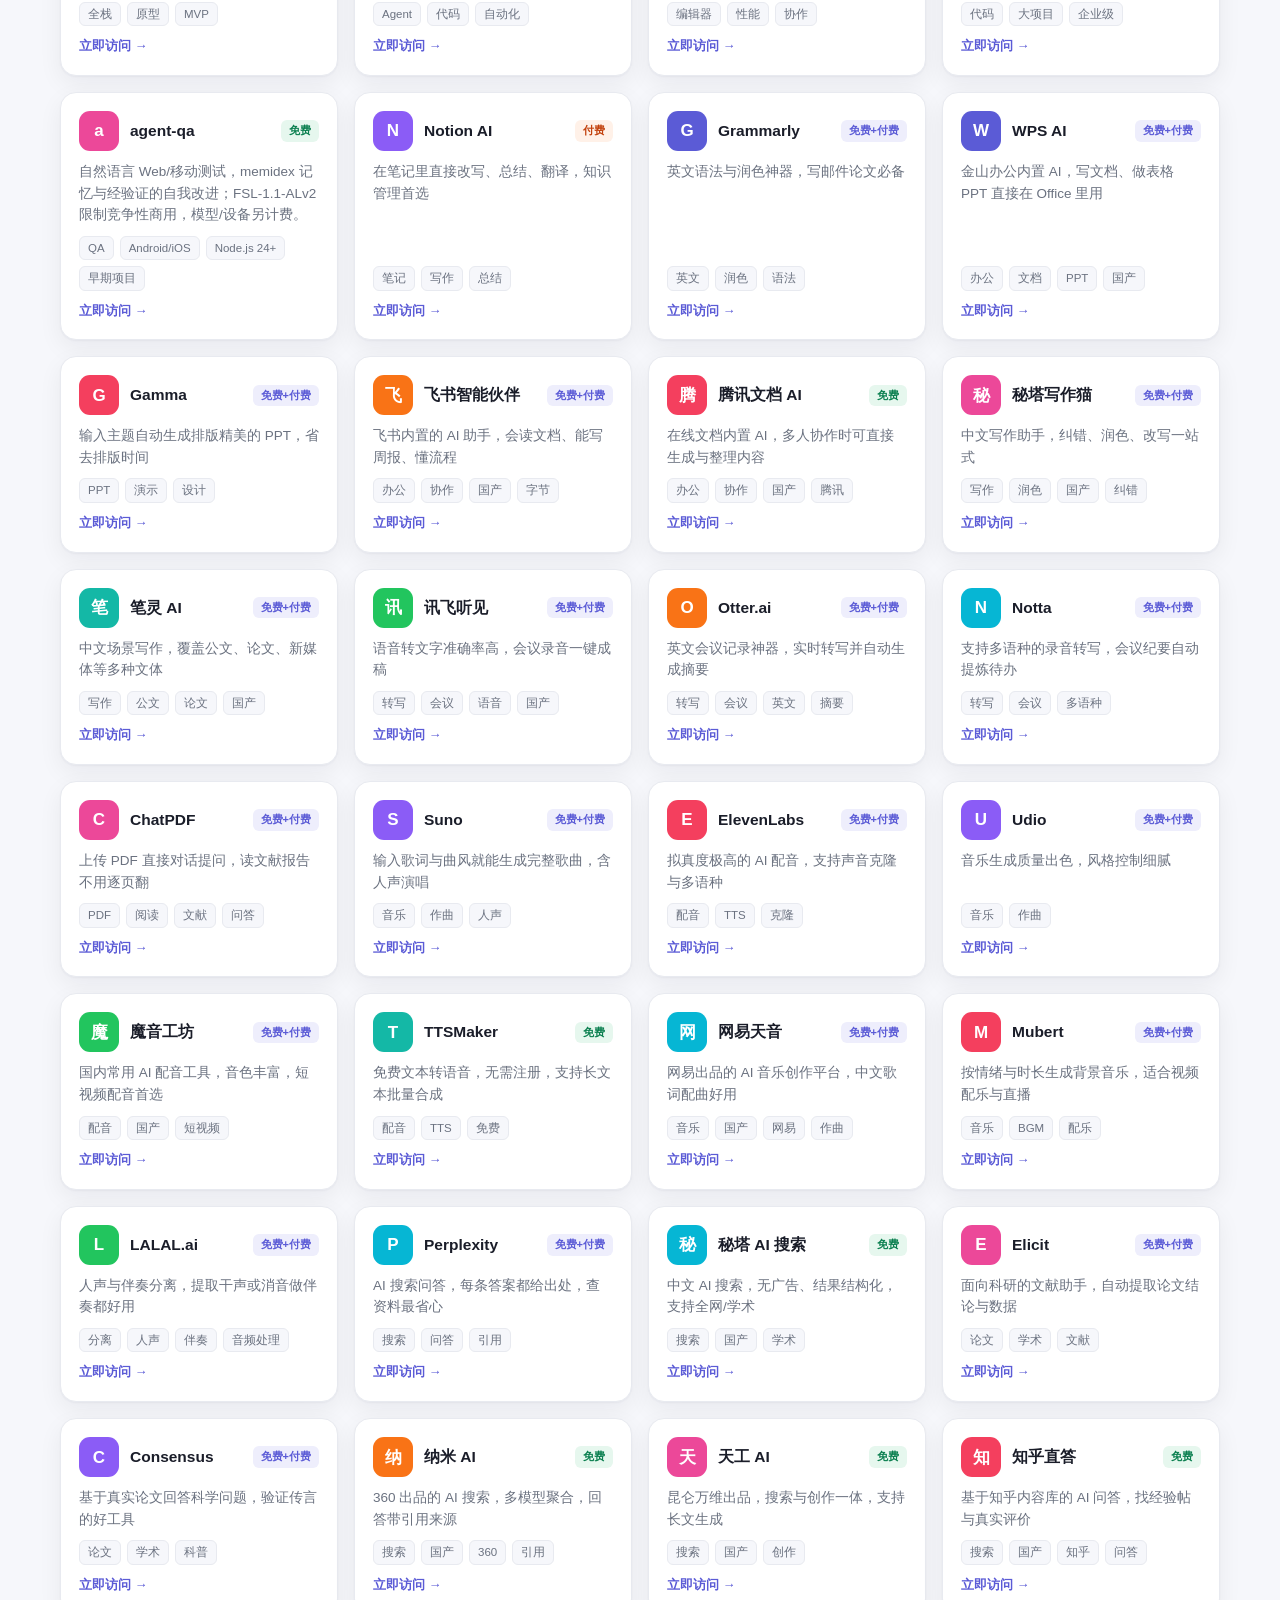
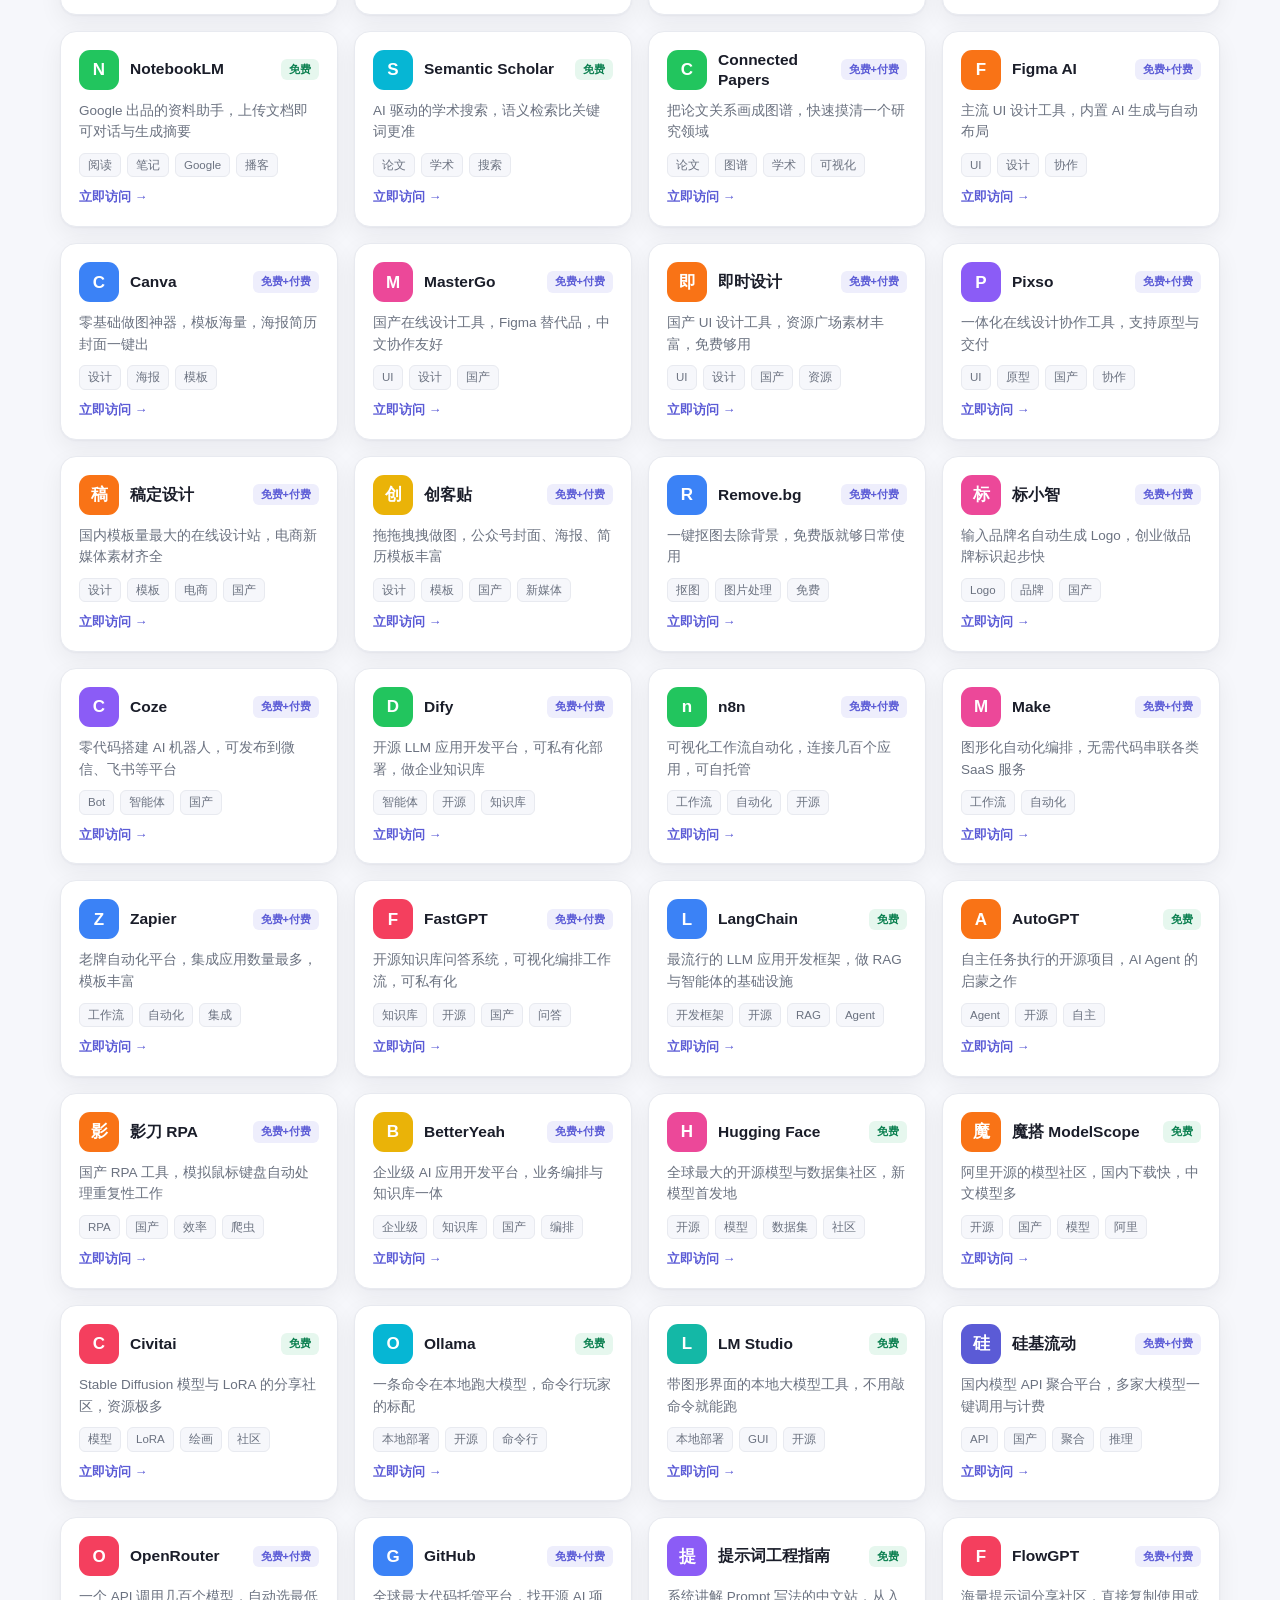
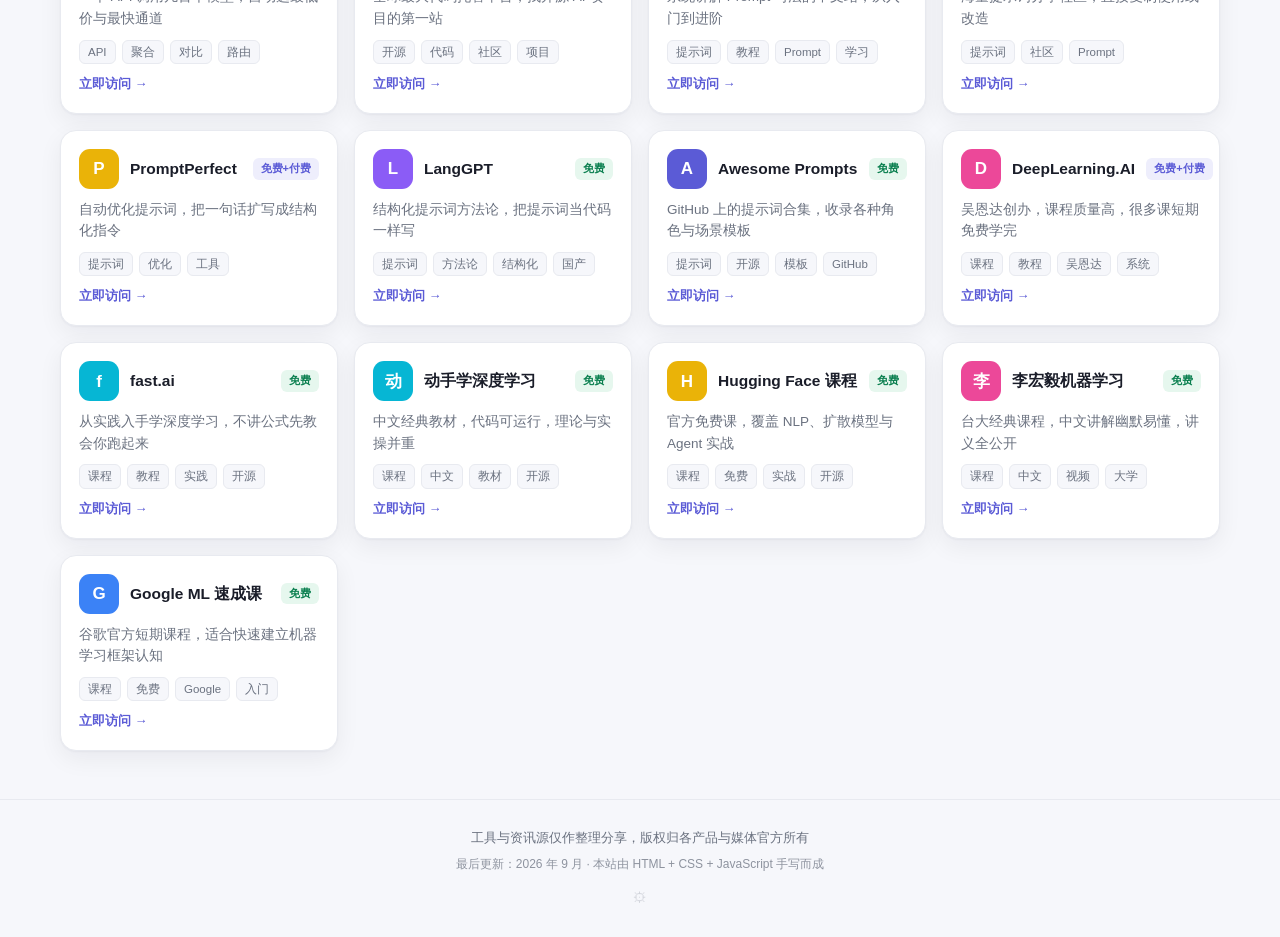
==== commit a43e2502: "Add agent-qa to programming tools" ====
--- a/index.html
+++ b/index.html
@@ -13,8 +13,8 @@
   <!-- 这行决定手机端能不能正常缩放，删掉的话手机上字会小到看不清 -->
   <meta name="viewport" content="width=device-width, initial-scale=1.0">
   <!-- 这里的内容会显示在浏览器标签页上，也会被搜索引擎收录 -->
-  <title>AI 工具导航 · 120 款工具 + 30 个资讯源</title>
-  <meta name="description" content="精选 120 款 AI 工具与 30 个 AI 资讯信息源，支持实时检索，覆盖对话、绘图、视频、编程、办公与学习资源。">
+  <title>AI 工具导航 · 121 款工具 + 30 个资讯源</title>
+  <meta name="description" content="精选 121 款 AI 工具与 30 个 AI 资讯信息源，支持实时检索，覆盖对话、绘图、视频、编程、办公与学习资源。">
   <link rel="stylesheet" href="style.css">
 </head>
 <body>
